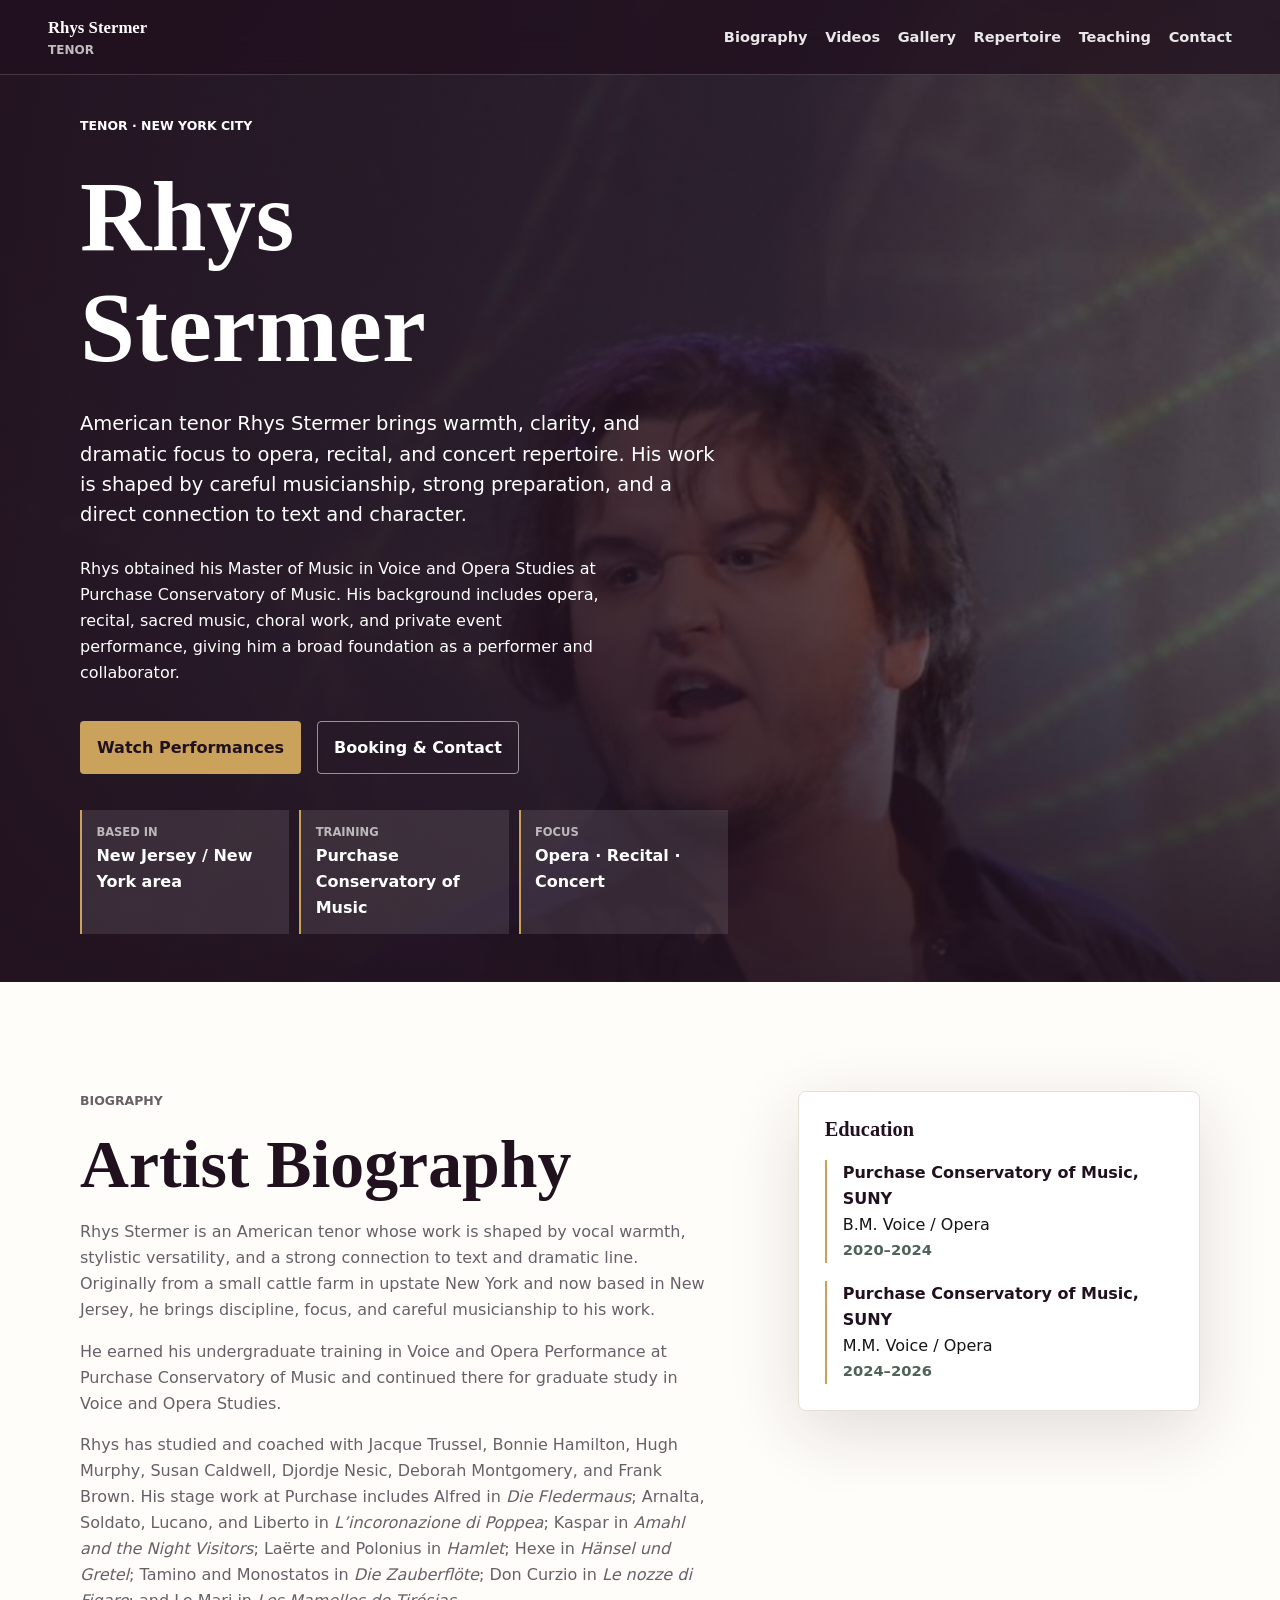
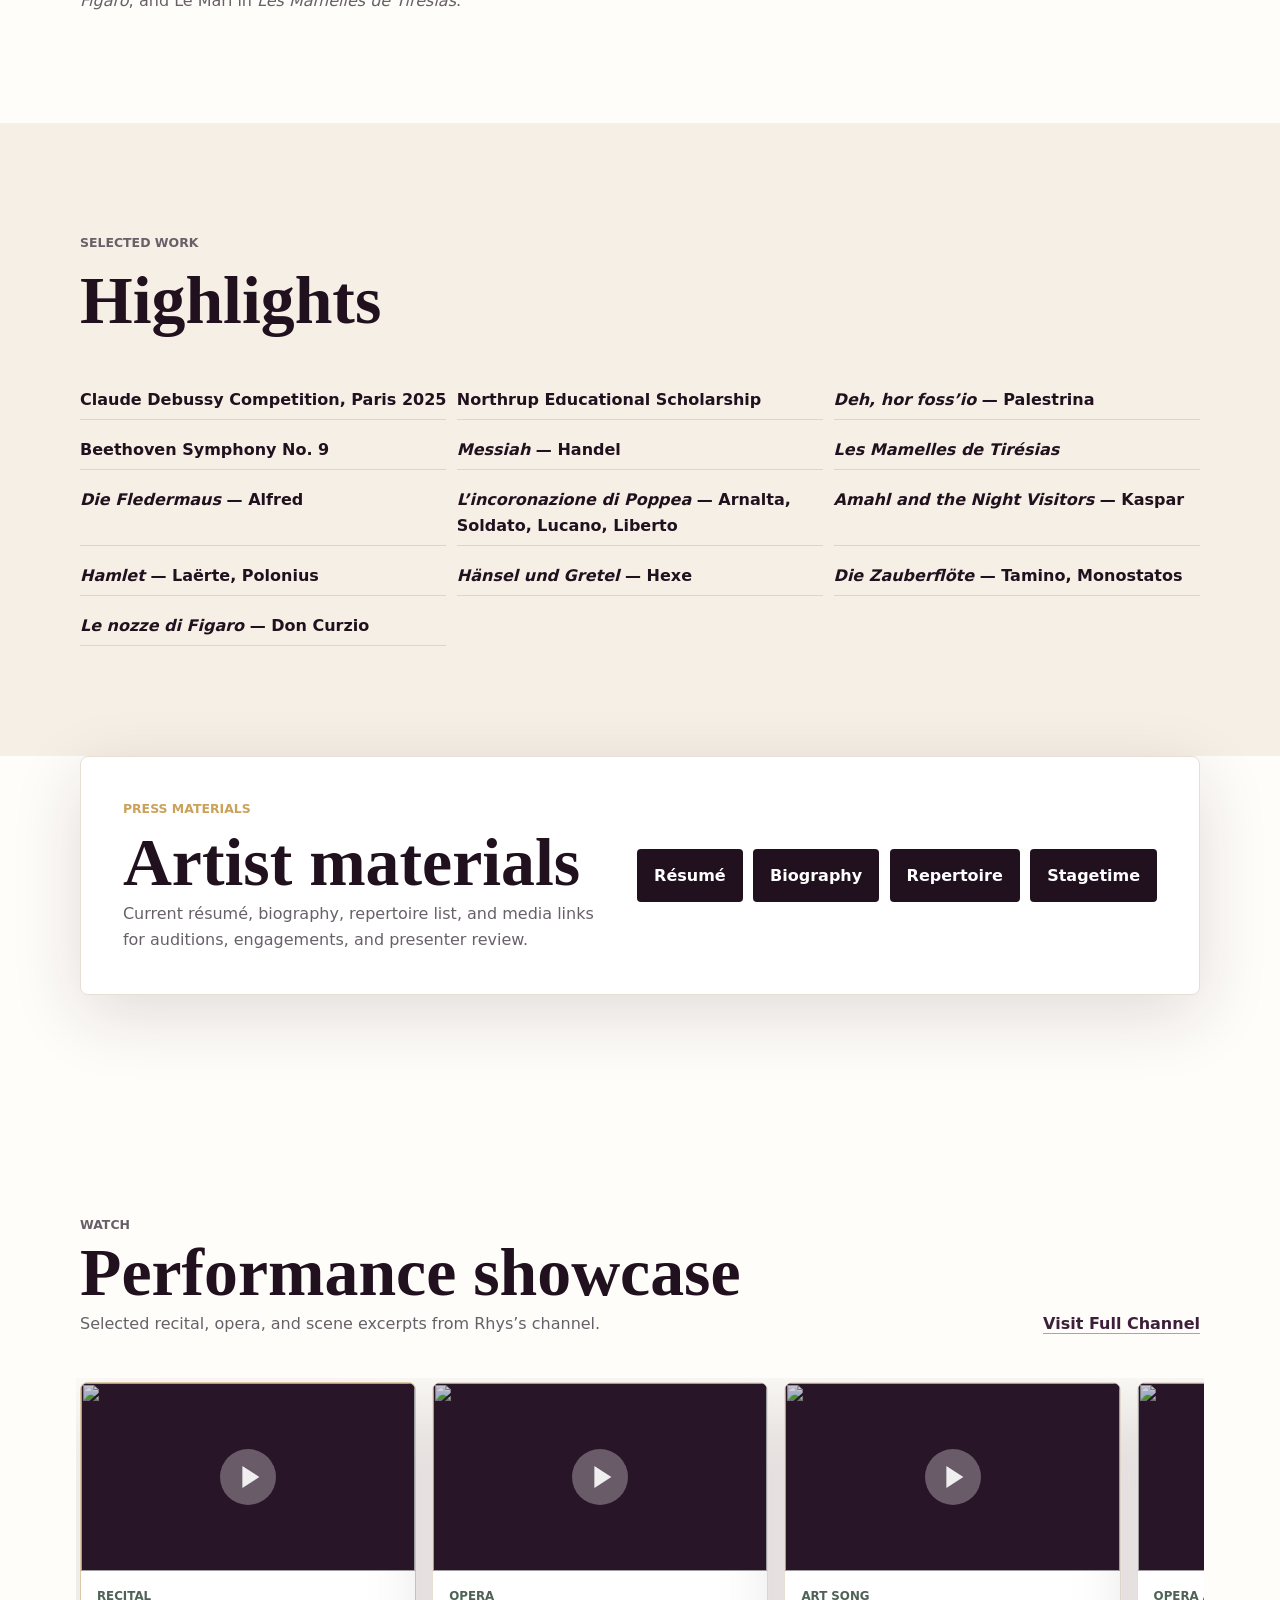
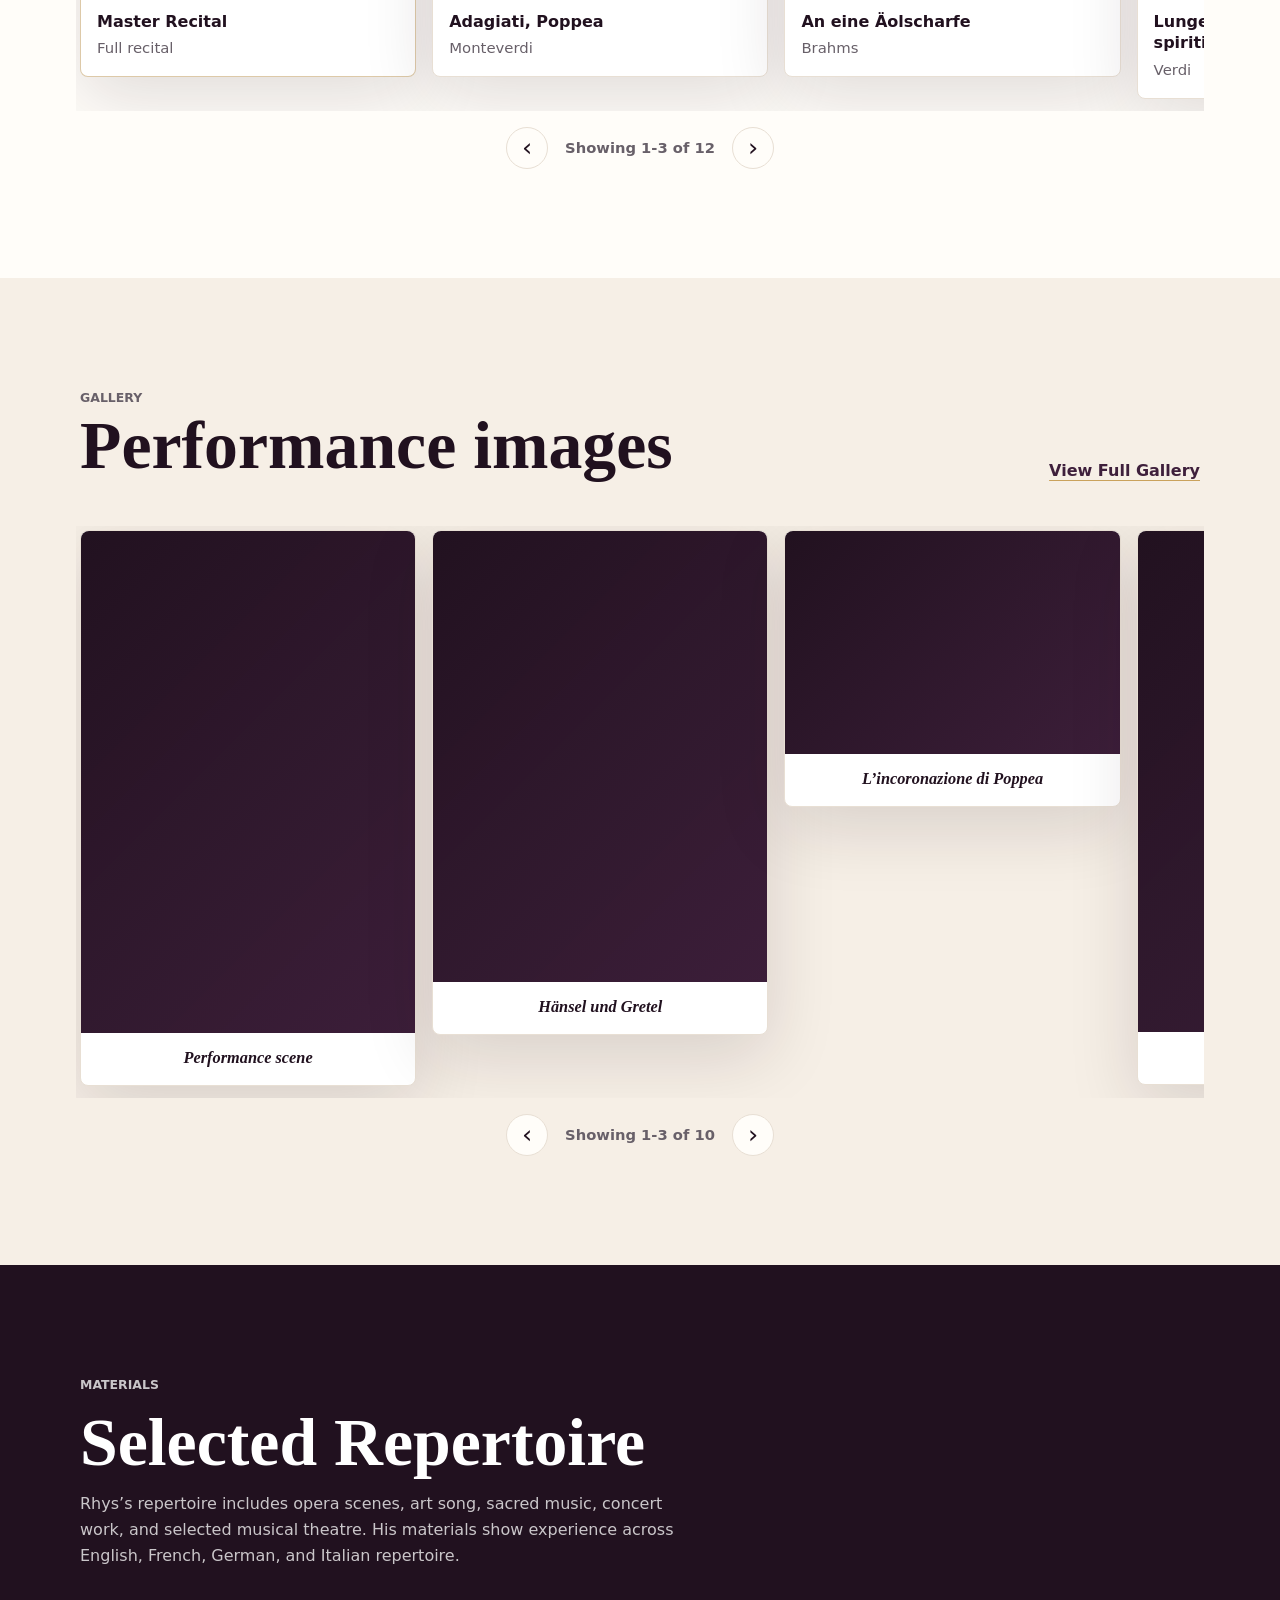
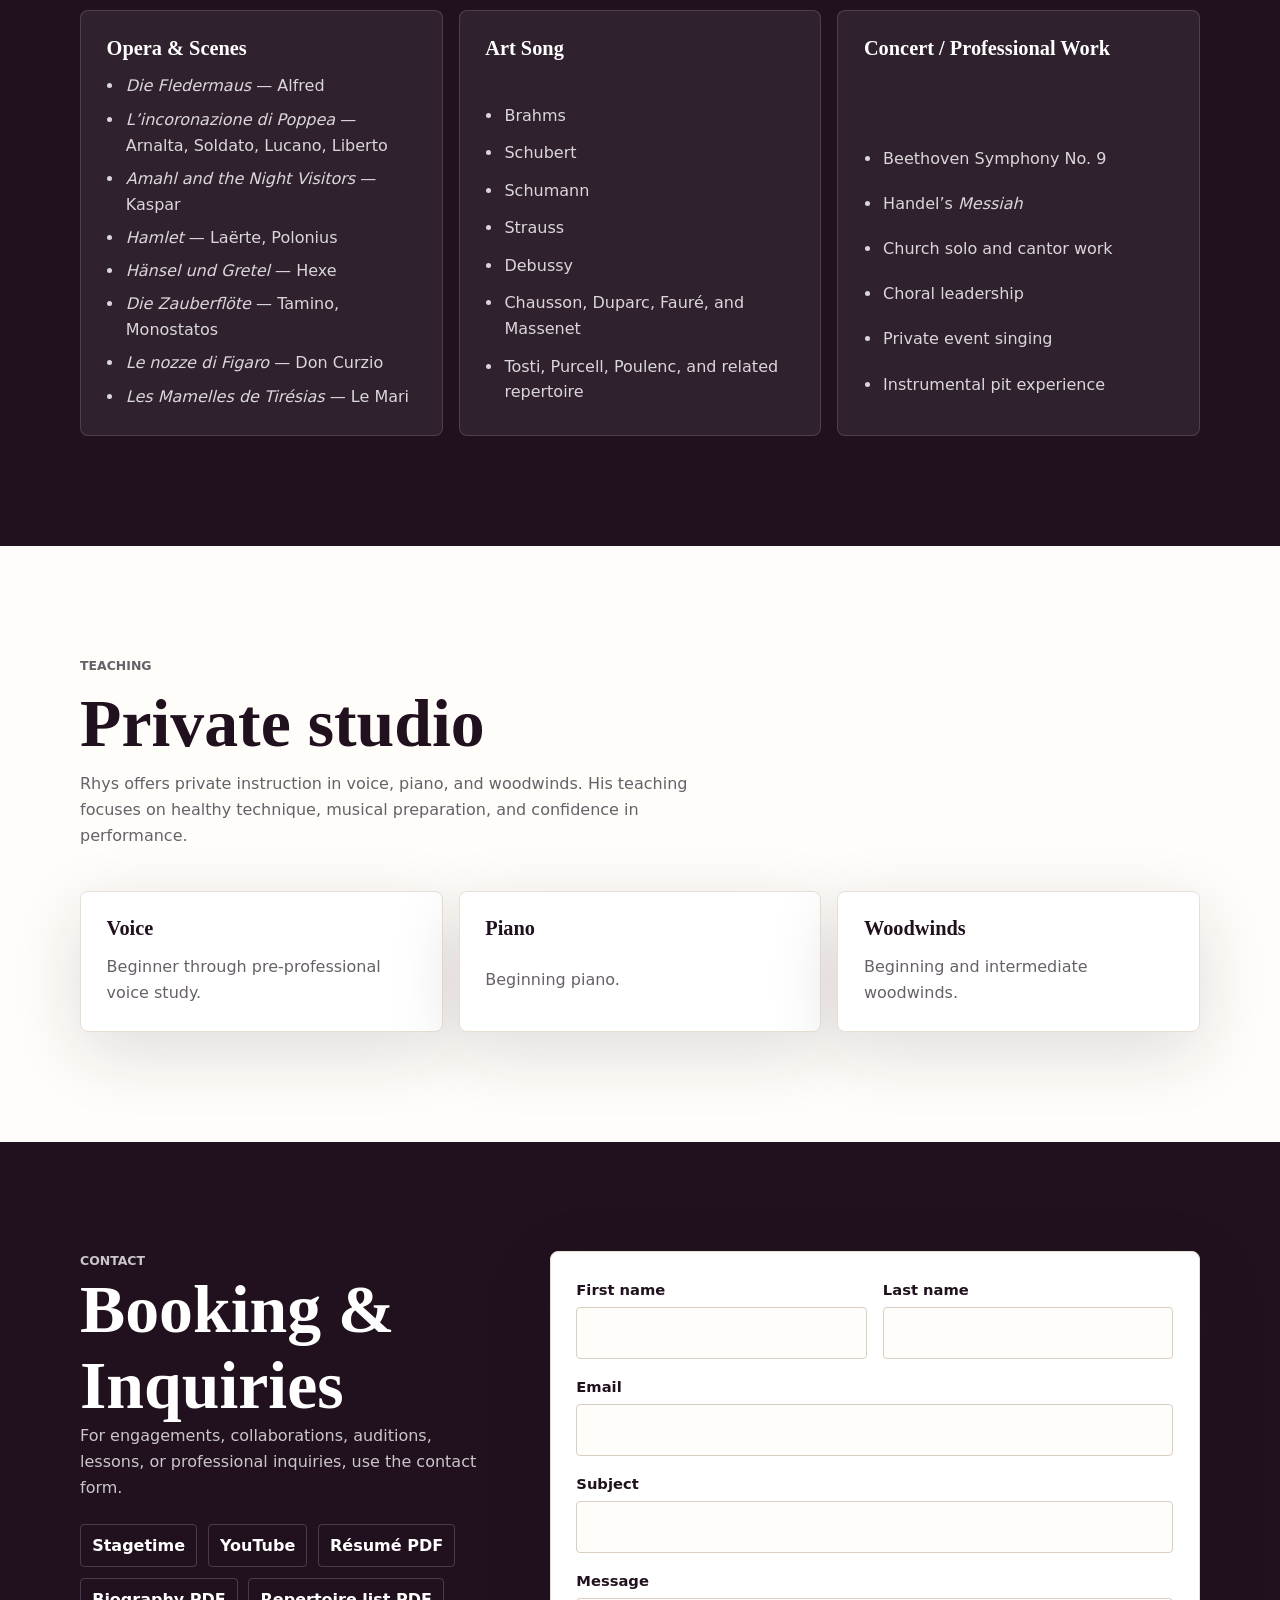
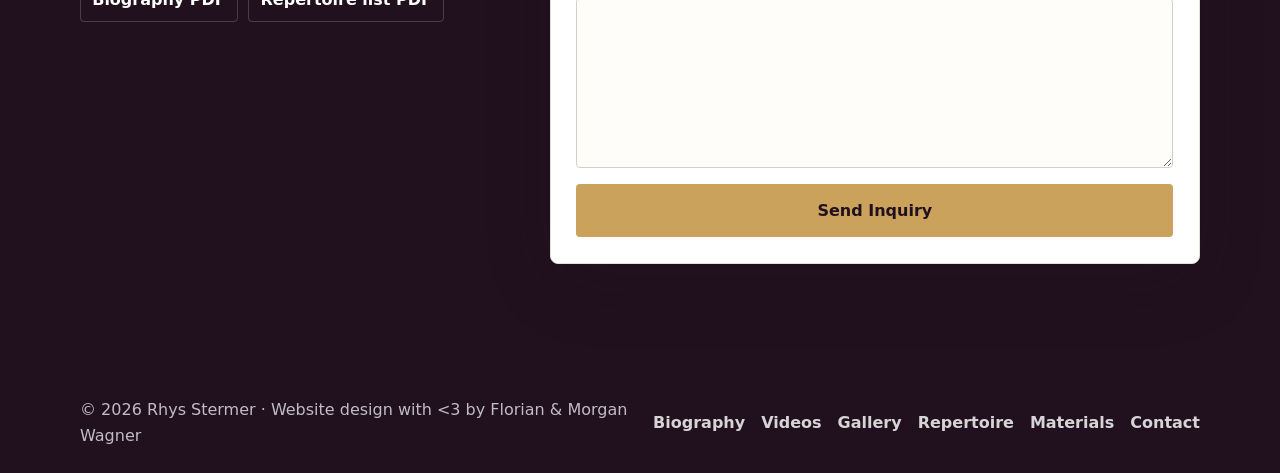
==== index.html @ 255713c3 "Deploy Rhys site with GitHub Pages" ====
<!doctype html>
<html lang="en">
  <head>
    <meta charset="utf-8">
    <meta name="viewport" content="width=device-width, initial-scale=1">
    <meta
      http-equiv="Content-Security-Policy"
      content="default-src 'none'; base-uri 'self'; connect-src 'self' https://formspree.io; font-src 'self' data:; form-action https://formspree.io; frame-ancestors 'none'; frame-src 'none'; img-src 'self' https://i.ytimg.com data:; manifest-src 'self'; media-src 'self'; object-src 'none'; script-src 'self'; script-src-attr 'none'; style-src 'self'; style-src-attr 'none'; worker-src 'none'"
    >
    <meta name="referrer" content="strict-origin-when-cross-origin">
    <meta name="description" content="Rhys Stermer is an American tenor based in the New York and New Jersey area.">
    <meta name="theme-color" content="#21111f">
    <meta property="og:type" content="website">
    <meta property="og:title" content="Rhys Stermer | Tenor">
    <meta property="og:description" content="American tenor based in the New York and New Jersey area.">
    <meta property="og:image" content="assets/images/rhys-primary.jpg">
    <title>Rhys Stermer | Tenor</title>
    <link rel="stylesheet" href="assets/css/styles.css">
    <script src="assets/js/main.js" defer></script>
  </head>
  <body>
    <a class="skip-link" href="#main">Skip to content</a>

    <header class="site-header" data-site-header>
      <a class="brand" href="index.html" aria-label="Rhys Stermer home">
        <span class="brand__name">Rhys Stermer</span>
        <span class="brand__meta">Tenor</span>
      </a>
      <button class="nav-toggle" type="button" aria-label="Open navigation" aria-expanded="false" aria-controls="primary-nav" data-nav-toggle>
        <span></span>
        <span></span>
        <span></span>
      </button>
      <nav class="primary-nav" id="primary-nav" aria-label="Primary navigation" data-primary-nav>
        <a href="#bio">Biography</a>
        <a href="#videos">Videos</a>
        <a href="gallery.html">Gallery</a>
        <a href="#repertoire">Repertoire</a>
        <a href="#teaching">Teaching</a>
        <a href="#contact">Contact</a>
      </nav>
    </header>

    <main id="main">
      <section class="hero" aria-labelledby="hero-title">
        <div class="hero__image" aria-hidden="true">
          <img src="assets/images/rhys-primary.jpg" alt="" width="810" height="1217" fetchpriority="high" decoding="async">
        </div>
        <div class="hero__overlay"></div>
        <div class="hero__content">
          <p class="eyebrow">Tenor · New York City</p>
          <h1 id="hero-title">Rhys Stermer</h1>
          <p class="hero__lead">American tenor Rhys Stermer brings warmth, clarity, and dramatic focus to opera, recital, and concert repertoire. His work is shaped by careful musicianship, strong preparation, and a direct connection to text and character.</p>
          <p class="hero__text">Rhys obtained his Master of Music in Voice and Opera Studies at Purchase Conservatory of Music. His background includes opera, recital, sacred music, choral work, and private event performance, giving him a broad foundation as a performer and collaborator.</p>
          <div class="button-row">
            <a class="button button--primary" href="#videos">Watch Performances</a>
            <a class="button button--secondary" href="#contact">Booking &amp; Contact</a>
          </div>
          <dl class="hero-facts" aria-label="Artist highlights">
            <div>
              <dt>Based in</dt>
              <dd>New Jersey / New York area</dd>
            </div>
            <div>
              <dt>Training</dt>
              <dd>Purchase Conservatory of Music</dd>
            </div>
            <div>
              <dt>Focus</dt>
              <dd>Opera · Recital · Concert</dd>
            </div>
          </dl>
        </div>
      </section>

      <section class="section section--intro" id="bio" aria-labelledby="bio-title">
        <div class="section__inner two-column">
          <div class="copy-block">
            <p class="section-kicker">Biography</p>
            <h2 id="bio-title">Artist Biography</h2>
            <p>Rhys Stermer is an American tenor whose work is shaped by vocal warmth, stylistic versatility, and a strong connection to text and dramatic line. Originally from a small cattle farm in upstate New York and now based in New Jersey, he brings discipline, focus, and careful musicianship to his work.</p>
            <p>He earned his undergraduate training in Voice and Opera Performance at Purchase Conservatory of Music and continued there for graduate study in Voice and Opera Studies.</p>
            <p>Rhys has studied and coached with Jacque Trussel, Bonnie Hamilton, Hugh Murphy, Susan Caldwell, Djordje Nesic, Deborah Montgomery, and Frank Brown. His stage work at Purchase includes Alfred in <i>Die Fledermaus</i>; Arnalta, Soldato, Lucano, and Liberto in <i>L’incoronazione di Poppea</i>; Kaspar in <i>Amahl and the Night Visitors</i>; Laërte and Polonius in <i>Hamlet</i>; Hexe in <i>Hänsel und Gretel</i>; Tamino and Monostatos in <i>Die Zauberflöte</i>; Don Curzio in <i>Le nozze di Figaro</i>; and Le Mari in <i>Les Mamelles de Tirésias</i>.</p>
          </div>
          <aside class="info-panel" aria-labelledby="education-title">
            <h3 id="education-title">Education</h3>
            <div class="timeline">
              <article>
                <p class="timeline__school">Purchase Conservatory of Music, SUNY</p>
                <p>B.M. Voice / Opera</p>
                <time>2020–2024</time>
              </article>
              <article>
                <p class="timeline__school">Purchase Conservatory of Music, SUNY</p>
                <p>M.M. Voice / Opera</p>
                <time>2024–2026</time>
              </article>
            </div>
          </aside>
        </div>
      </section>

      <section class="section section--muted" aria-labelledby="highlights-title">
        <div class="section__inner">
          <div class="section-heading">
            <p class="section-kicker">Selected work</p>
            <h2 id="highlights-title">Highlights</h2>
          </div>
          <ul class="highlight-list">
            <li>Claude Debussy Competition, Paris 2025</li>
            <li>Northrup Educational Scholarship</li>
            <li><i>Deh, hor foss’io</i> — Palestrina</li>
            <li>Beethoven Symphony No. 9</li>
            <li><i>Messiah</i> — Handel</li>
            <li><i>Les Mamelles de Tirésias</i></li>
            <li><i>Die Fledermaus</i> — Alfred</li>
            <li><i>L’incoronazione di Poppea</i> — Arnalta, Soldato, Lucano, Liberto</li>
            <li><i>Amahl and the Night Visitors</i> — Kaspar</li>
            <li><i>Hamlet</i> — Laërte, Polonius</li>
            <li><i>Hänsel und Gretel</i> — Hexe</li>
            <li><i>Die Zauberflöte</i> — Tamino, Monostatos</li>
            <li><i>Le nozze di Figaro</i> — Don Curzio</li>
          </ul>
        </div>
      </section>

      <section class="section section--materials" id="materials" aria-labelledby="materials-title">
        <div class="section__inner materials-panel">
          <div>
            <p class="section-kicker">Press materials</p>
            <h2 id="materials-title">Artist materials</h2>
            <p>Current résumé, biography, repertoire list, and media links for auditions, engagements, and presenter review.</p>
          </div>
          <div class="materials-actions" aria-label="Artist materials">
            <a class="button button--dark" href="assets/docs/Rhys_Stermer_Resume.pdf" target="_blank" rel="noopener noreferrer">Résumé</a>
            <a class="button button--dark" href="assets/docs/Rhys_Stermer_Biography.pdf" target="_blank" rel="noopener noreferrer">Biography</a>
            <a class="button button--dark" href="assets/docs/Rhys_Stermer_Repertoire_List.pdf" target="_blank" rel="noopener noreferrer">Repertoire</a>
            <a class="button button--dark" href="https://app.stagetime.com/artists/rhys-stermer" target="_blank" rel="noopener noreferrer" referrerpolicy="strict-origin-when-cross-origin">Stagetime</a>
          </div>
        </div>
      </section>

      <section class="section" id="videos" aria-labelledby="videos-title">
        <div class="section__inner">
          <div class="section-heading section-heading--split">
            <div>
              <p class="section-kicker">Watch</p>
              <h2 id="videos-title">Performance showcase</h2>
              <p>Selected recital, opera, and scene excerpts from Rhys’s channel.</p>
            </div>
            <a class="text-link" href="https://www.youtube.com/@rhysstermer2002" target="_blank" rel="noopener noreferrer" referrerpolicy="strict-origin-when-cross-origin">Visit Full Channel</a>
          </div>
          <div class="video-carousel media-carousel" data-video-carousel>
          <div class="media-carousel__viewport" data-video-viewport>
          <div class="video-grid" data-video-track aria-live="polite">
            <a class="video-card video-card--featured" data-video-card href="https://youtu.be/Lla-GQKyQ2M" target="_blank" rel="noopener noreferrer" referrerpolicy="strict-origin-when-cross-origin">
              <span class="video-card__thumb">
                <img src="https://i.ytimg.com/vi/Lla-GQKyQ2M/hqdefault.jpg" alt="" width="480" height="360" loading="lazy" decoding="async" referrerpolicy="strict-origin-when-cross-origin">
                <span class="play-icon" aria-hidden="true"></span>
              </span>
              <span class="video-card__body">
                <span class="video-card__label">Recital</span>
                <span class="video-card__title">Master Recital</span>
                <span class="video-card__meta">Full recital</span>
              </span>
            </a>
            <a class="video-card" data-video-card href="https://youtu.be/hAtSSa2rdUs" target="_blank" rel="noopener noreferrer" referrerpolicy="strict-origin-when-cross-origin">
              <span class="video-card__thumb">
                <img src="https://i.ytimg.com/vi/hAtSSa2rdUs/hqdefault.jpg" alt="" width="480" height="360" loading="lazy" decoding="async" referrerpolicy="strict-origin-when-cross-origin">
                <span class="play-icon" aria-hidden="true"></span>
              </span>
              <span class="video-card__body">
                <span class="video-card__label">Opera</span>
                <span class="video-card__title">Adagiati, Poppea</span>
                <span class="video-card__meta">Monteverdi</span>
              </span>
            </a>
            <a class="video-card" data-video-card href="https://youtu.be/FtFy8HYLsZQ" target="_blank" rel="noopener noreferrer" referrerpolicy="strict-origin-when-cross-origin">
              <span class="video-card__thumb">
                <img src="https://i.ytimg.com/vi/FtFy8HYLsZQ/hqdefault.jpg" alt="" width="480" height="360" loading="lazy" decoding="async" referrerpolicy="strict-origin-when-cross-origin">
                <span class="play-icon" aria-hidden="true"></span>
              </span>
              <span class="video-card__body">
                <span class="video-card__label">Art song</span>
                <span class="video-card__title">An eine Äolscharfe</span>
                <span class="video-card__meta">Brahms</span>
              </span>
            </a>
            <a class="video-card" data-video-card href="https://youtu.be/yPmtsYCCafU" target="_blank" rel="noopener noreferrer" referrerpolicy="strict-origin-when-cross-origin">
              <span class="video-card__thumb">
                <img src="https://i.ytimg.com/vi/yPmtsYCCafU/hqdefault.jpg" alt="" width="480" height="360" loading="lazy" decoding="async" referrerpolicy="strict-origin-when-cross-origin">
                <span class="play-icon" aria-hidden="true"></span>
              </span>
              <span class="video-card__body">
                <span class="video-card__label">Opera aria</span>
                <span class="video-card__title">Lunge da lei… Deh miei bollenti spiriti</span>
                <span class="video-card__meta">Verdi</span>
              </span>
            </a>
            <a class="video-card" data-video-card href="https://youtu.be/e-Lz4l-u-iU" target="_blank" rel="noopener noreferrer" referrerpolicy="strict-origin-when-cross-origin">
              <span class="video-card__thumb">
                <img src="https://i.ytimg.com/vi/e-Lz4l-u-iU/hqdefault.jpg" alt="" width="480" height="360" loading="lazy" decoding="async" referrerpolicy="strict-origin-when-cross-origin">
                <span class="play-icon" aria-hidden="true"></span>
              </span>
              <span class="video-card__body">
                <span class="video-card__label">Opera aria</span>
                <span class="video-card__title">Dies Bildnis</span>
                <span class="video-card__meta">Mozart</span>
              </span>
            </a>
            <a class="video-card" data-video-card href="https://youtu.be/95JxTlLOuMg" target="_blank" rel="noopener noreferrer" referrerpolicy="strict-origin-when-cross-origin">
              <span class="video-card__thumb">
                <img src="https://i.ytimg.com/vi/95JxTlLOuMg/hqdefault.jpg" alt="" width="480" height="360" loading="lazy" decoding="async" referrerpolicy="strict-origin-when-cross-origin">
                <span class="play-icon" aria-hidden="true"></span>
              </span>
              <span class="video-card__body">
                <span class="video-card__label">Scene</span>
                <span class="video-card__title">Otello, Act I Love Duet</span>
                <span class="video-card__meta">Verdi</span>
              </span>
            </a>
            <a class="video-card" data-video-card href="https://youtu.be/7vQA0WeR7oc" target="_blank" rel="noopener noreferrer" referrerpolicy="strict-origin-when-cross-origin">
              <span class="video-card__thumb">
                <img src="https://i.ytimg.com/vi/7vQA0WeR7oc/hqdefault.jpg" alt="" width="480" height="360" loading="lazy" decoding="async" referrerpolicy="strict-origin-when-cross-origin">
                <span class="play-icon" aria-hidden="true"></span>
              </span>
              <span class="video-card__body">
                <span class="video-card__label">Opera aria</span>
                <span class="video-card__title">Lunge da lei</span>
                <span class="video-card__meta">La traviata</span>
              </span>
            </a>
            <a class="video-card video-card--featured" data-video-card href="https://youtu.be/xPx4S4aqYNE" target="_blank" rel="noopener noreferrer" referrerpolicy="strict-origin-when-cross-origin">
              <span class="video-card__thumb">
                <img src="https://i.ytimg.com/vi/xPx4S4aqYNE/hqdefault.jpg" alt="" width="480" height="360" loading="lazy" decoding="async" referrerpolicy="strict-origin-when-cross-origin">
                <span class="play-icon" aria-hidden="true"></span>
              </span>
              <span class="video-card__body">
                <span class="video-card__label">Recital</span>
                <span class="video-card__title">Undergraduate Recital</span>
                <span class="video-card__meta">Full recital</span>
              </span>
            </a>
            <a class="video-card" data-video-card href="https://youtu.be/dQmA1Kr4cEY" target="_blank" rel="noopener noreferrer" referrerpolicy="strict-origin-when-cross-origin">
              <span class="video-card__thumb">
                <img src="https://i.ytimg.com/vi/dQmA1Kr4cEY/hqdefault.jpg" alt="" width="480" height="360" loading="lazy" decoding="async" referrerpolicy="strict-origin-when-cross-origin">
                <span class="play-icon" aria-hidden="true"></span>
              </span>
              <span class="video-card__body">
                <span class="video-card__label">Opera aria</span>
                <span class="video-card__title">Il mio tesoro</span>
                <span class="video-card__meta">Mozart</span>
              </span>
            </a>
            <a class="video-card" data-video-card href="https://youtu.be/hiPX6VarYiE" target="_blank" rel="noopener noreferrer" referrerpolicy="strict-origin-when-cross-origin">
              <span class="video-card__thumb">
                <img src="https://i.ytimg.com/vi/hiPX6VarYiE/hqdefault.jpg" alt="" width="480" height="360" loading="lazy" decoding="async" referrerpolicy="strict-origin-when-cross-origin">
                <span class="play-icon" aria-hidden="true"></span>
              </span>
              <span class="video-card__body">
                <span class="video-card__label">Song</span>
                <span class="video-card__title">Dein ist mein ganzes Herz</span>
                <span class="video-card__meta">Lehár</span>
              </span>
            </a>
            <a class="video-card" data-video-card href="https://youtu.be/P6vVZKhTPWc" target="_blank" rel="noopener noreferrer" referrerpolicy="strict-origin-when-cross-origin">
              <span class="video-card__thumb">
                <img src="https://i.ytimg.com/vi/P6vVZKhTPWc/hqdefault.jpg" alt="" width="480" height="360" loading="lazy" decoding="async" referrerpolicy="strict-origin-when-cross-origin">
                <span class="play-icon" aria-hidden="true"></span>
              </span>
              <span class="video-card__body">
                <span class="video-card__label">Opera aria</span>
                <span class="video-card__title">Dies Bildnis</span>
                <span class="video-card__meta">Mozart</span>
              </span>
            </a>
            <a class="video-card" data-video-card href="https://youtu.be/8_9_-K6Q3gw" target="_blank" rel="noopener noreferrer" referrerpolicy="strict-origin-when-cross-origin">
              <span class="video-card__thumb">
                <img src="https://i.ytimg.com/vi/8_9_-K6Q3gw/hqdefault.jpg" alt="" width="480" height="360" loading="lazy" decoding="async" referrerpolicy="strict-origin-when-cross-origin">
                <span class="play-icon" aria-hidden="true"></span>
              </span>
              <span class="video-card__body">
                <span class="video-card__label">Opera aria</span>
                <span class="video-card__title">Quanto è bella</span>
                <span class="video-card__meta">Donizetti</span>
              </span>
            </a>
          </div>
          </div>
          <div class="media-carousel__controls video-carousel__controls" aria-label="Performance video controls">
            <button class="icon-button" type="button" aria-label="Previous videos" data-video-prev>
              <span aria-hidden="true">‹</span>
            </button>
            <span class="media-carousel__status video-carousel__status" data-video-status aria-live="polite"></span>
            <button class="icon-button" type="button" aria-label="Next videos" data-video-next>
              <span aria-hidden="true">›</span>
            </button>
          </div>
          </div>
        </div>
      </section>

      <section class="section section--muted" aria-labelledby="home-gallery-title">
        <div class="section__inner">
          <div class="section-heading section-heading--split">
            <div>
              <p class="section-kicker">Gallery</p>
              <h2 id="home-gallery-title">Performance images</h2>
            </div>
            <a class="text-link" href="gallery.html">View Full Gallery</a>
          </div>
          <div class="image-carousel media-carousel" data-image-carousel>
          <div class="media-carousel__viewport" data-image-viewport>
          <div class="performance-grid" data-image-track aria-live="polite">
            <a class="performance-card" href="gallery.html" aria-label="Open full gallery: Performance scene">
              <span class="performance-card__image">
                <img src="assets/images/gallery-01.jpg" alt="Rhys Stermer in a staged performance with projected scenery." width="810" height="1217" loading="lazy" decoding="async">
              </span>
              <span class="performance-card__caption">Performance scene</span>
            </a>
            <a class="performance-card" href="gallery.html" aria-label="Open full gallery: Hänsel und Gretel">
              <span class="performance-card__image">
                <img src="assets/images/gallery-02.jpg" alt="Rhys Stermer in character makeup and costume." width="757" height="1022" loading="lazy" decoding="async">
              </span>
              <span class="performance-card__caption">Hänsel und Gretel</span>
            </a>
            <a class="performance-card" href="gallery.html" aria-label="Open full gallery: L’incoronazione di Poppea">
              <span class="performance-card__image">
                <img src="assets/images/gallery-03.jpg" alt="Rhys Stermer seated in an opera production." width="1600" height="1067" loading="lazy" decoding="async">
              </span>
              <span class="performance-card__caption">L’incoronazione di Poppea</span>
            </a>
            <a class="performance-card" href="gallery.html" aria-label="Open full gallery: Les Mamelles de Tirésias">
              <span class="performance-card__image">
                <img src="assets/images/gallery-04.jpg" alt="Rhys Stermer performing in a colorful stage scene." width="1067" height="1600" loading="lazy" decoding="async">
              </span>
              <span class="performance-card__caption">Les Mamelles de Tirésias</span>
            </a>
            <a class="performance-card" href="gallery.html" aria-label="Open full gallery: Les Mamelles de Tirésias">
              <span class="performance-card__image">
                <img src="assets/images/gallery-05.jpg" alt="Rhys Stermer performing with another singer." width="1600" height="1067" loading="lazy" decoding="async">
              </span>
              <span class="performance-card__caption">Les Mamelles de Tirésias</span>
            </a>
            <a class="performance-card" href="gallery.html" aria-label="Open full gallery: Les Mamelles de Tirésias">
              <span class="performance-card__image">
                <img src="assets/images/gallery-06.jpg" alt="Rhys Stermer in costume on stage." width="1600" height="1067" loading="lazy" decoding="async">
              </span>
              <span class="performance-card__caption">Les Mamelles de Tirésias</span>
            </a>
            <a class="performance-card" href="gallery.html" aria-label="Open full gallery: Stage work">
              <span class="performance-card__image">
                <img src="assets/images/gallery-07.jpg" alt="Rhys Stermer in a theatrical pose under stage lighting." width="1201" height="1600" loading="lazy" decoding="async">
              </span>
              <span class="performance-card__caption">Stage work</span>
            </a>
            <a class="performance-card" href="gallery.html" aria-label="Open full gallery: Recital performance">
              <span class="performance-card__image">
                <img src="assets/images/gallery-08.jpg" alt="Rhys Stermer with colleagues after a performance." width="654" height="538" loading="lazy" decoding="async">
              </span>
              <span class="performance-card__caption">Recital performance</span>
            </a>
            <a class="performance-card" href="gallery.html" aria-label="Open full gallery: Le nozze di Figaro">
              <span class="performance-card__image">
                <img src="assets/images/gallery-09.jpg" alt="Rhys Stermer in costume backstage." width="1200" height="1600" loading="lazy" decoding="async">
              </span>
              <span class="performance-card__caption">Le nozze di Figaro</span>
            </a>
            <a class="performance-card" href="gallery.html" aria-label="Open full gallery: Performance scene">
              <span class="performance-card__image">
                <img src="assets/images/rhys-primary.jpg" alt="Rhys Stermer in the homepage performance image." width="810" height="1217" loading="lazy" decoding="async">
              </span>
              <span class="performance-card__caption">Performance scene</span>
            </a>
          </div>
          </div>
          <div class="media-carousel__controls image-carousel__controls" aria-label="Performance image controls">
            <button class="icon-button" type="button" aria-label="Previous images" data-image-prev>
              <span aria-hidden="true">‹</span>
            </button>
            <span class="media-carousel__status" data-image-status aria-live="polite"></span>
            <button class="icon-button" type="button" aria-label="Next images" data-image-next>
              <span aria-hidden="true">›</span>
            </button>
          </div>
          </div>
        </div>
      </section>

      <section class="section section--plum" id="repertoire" aria-labelledby="repertoire-title">
        <div class="section__inner">
          <div class="section-heading">
            <p class="section-kicker">Materials</p>
            <h2 id="repertoire-title">Selected Repertoire</h2>
            <p>Rhys’s repertoire includes opera scenes, art song, sacred music, concert work, and selected musical theatre. His materials show experience across English, French, German, and Italian repertoire.</p>
          </div>
          <div class="card-grid">
            <article class="content-card">
              <h3>Opera &amp; Scenes</h3>
              <ul>
                <li><i>Die Fledermaus</i> — Alfred</li>
                <li><i>L’incoronazione di Poppea</i> — Arnalta, Soldato, Lucano, Liberto</li>
                <li><i>Amahl and the Night Visitors</i> — Kaspar</li>
                <li><i>Hamlet</i> — Laërte, Polonius</li>
                <li><i>Hänsel und Gretel</i> — Hexe</li>
                <li><i>Die Zauberflöte</i> — Tamino, Monostatos</li>
                <li><i>Le nozze di Figaro</i> — Don Curzio</li>
                <li><i>Les Mamelles de Tirésias</i> — Le Mari</li>
              </ul>
            </article>
            <article class="content-card">
              <h3>Art Song</h3>
              <ul>
                <li>Brahms</li>
                <li>Schubert</li>
                <li>Schumann</li>
                <li>Strauss</li>
                <li>Debussy</li>
                <li>Chausson, Duparc, Fauré, and Massenet</li>
                <li>Tosti, Purcell, Poulenc, and related repertoire</li>
              </ul>
            </article>
            <article class="content-card">
              <h3>Concert / Professional Work</h3>
              <ul>
                <li>Beethoven Symphony No. 9</li>
                <li>Handel’s <i>Messiah</i></li>
                <li>Church solo and cantor work</li>
                <li>Choral leadership</li>
                <li>Private event singing</li>
                <li>Instrumental pit experience</li>
              </ul>
            </article>
          </div>
        </div>
      </section>

      <section class="section" id="teaching" aria-labelledby="teaching-title">
        <div class="section__inner">
          <div class="section-heading">
            <p class="section-kicker">Teaching</p>
            <h2 id="teaching-title">Private studio</h2>
            <p>Rhys offers private instruction in voice, piano, and woodwinds. His teaching focuses on healthy technique, musical preparation, and confidence in performance.</p>
          </div>
          <div class="card-grid card-grid--teaching">
            <article class="content-card">
              <h3>Voice</h3>
              <p>Beginner through pre-professional voice study.</p>
            </article>
            <article class="content-card">
              <h3>Piano</h3>
              <p>Beginning piano.</p>
            </article>
            <article class="content-card">
              <h3>Woodwinds</h3>
              <p>Beginning and intermediate woodwinds.</p>
            </article>
          </div>
        </div>
      </section>

      <section class="section section--contact" id="contact" aria-labelledby="contact-title">
        <div class="section__inner contact-layout">
          <div>
            <p class="section-kicker">Contact</p>
            <h2 id="contact-title">Booking &amp; Inquiries</h2>
            <p>For engagements, collaborations, auditions, lessons, or professional inquiries, use the contact form.</p>
            <div class="link-list" aria-label="Artist links">
              <a href="https://app.stagetime.com/artists/rhys-stermer" target="_blank" rel="noopener noreferrer" referrerpolicy="strict-origin-when-cross-origin">Stagetime</a>
              <a href="https://www.youtube.com/@rhysstermer2002" target="_blank" rel="noopener noreferrer" referrerpolicy="strict-origin-when-cross-origin">YouTube</a>
              <!-- TODO: Add confirmed Instagram URL. -->
              <a href="assets/docs/Rhys_Stermer_Resume.pdf" target="_blank" rel="noopener noreferrer">Résumé PDF</a>
              <a href="assets/docs/Rhys_Stermer_Biography.pdf" target="_blank" rel="noopener noreferrer">Biography PDF</a>
              <a href="assets/docs/Rhys_Stermer_Repertoire_List.pdf" target="_blank" rel="noopener noreferrer">Repertoire list PDF</a>
            </div>
          </div>
          <form class="contact-form" action="https://formspree.io/f/xojzenyz" method="POST" accept-charset="UTF-8">
            <input type="hidden" name="_subject" value="New inquiry from rhysstermer.com">
            <input type="hidden" name="_language" value="en">
            <label class="form-field form-field--honeypot" for="gotcha">Leave this field empty</label>
            <input class="form-field--honeypot" id="gotcha" type="text" name="_gotcha" tabindex="-1" autocomplete="off" maxlength="80">
            <div class="form-grid">
              <label class="form-field" for="first-name">
                <span>First name</span>
                <input id="first-name" name="first_name" type="text" maxlength="60" autocomplete="given-name" required>
              </label>
              <label class="form-field" for="last-name">
                <span>Last name</span>
                <input id="last-name" name="last_name" type="text" maxlength="60" autocomplete="family-name" required>
              </label>
            </div>
            <label class="form-field" for="email">
              <span>Email</span>
              <input id="email" name="email" type="email" maxlength="120" autocomplete="email" inputmode="email" required>
            </label>
            <label class="form-field" for="subject">
              <span>Subject</span>
              <input id="subject" name="subject" type="text" maxlength="120" required>
            </label>
            <label class="form-field" for="message">
              <span>Message</span>
              <textarea id="message" name="message" rows="6" maxlength="1500" required></textarea>
            </label>
            <button class="button button--primary" type="submit">Send Inquiry</button>
          </form>
        </div>
      </section>
    </main>

    <footer class="site-footer">
      <div class="site-footer__inner">
        <p>© <span data-current-year>2026</span> Rhys Stermer · Website design with &lt;3 by Florian &amp; Morgan Wagner</p>
        <nav aria-label="Footer navigation">
          <a href="#bio">Biography</a>
          <a href="#videos">Videos</a>
          <a href="gallery.html">Gallery</a>
          <a href="#repertoire">Repertoire</a>
          <a href="#materials">Materials</a>
          <a href="#contact">Contact</a>
        </nav>
      </div>
    </footer>
  </body>
</html>
---- assets/css/styles.css ----
:root {
  color-scheme: light;
  --plum-950: #21111f;
  --plum-900: #2b1729;
  --plum-800: #3e1f3b;
  --plum-700: #57304e;
  --gold-600: #b58a42;
  --gold-500: #caa25c;
  --sage-700: #4f6258;
  --ink: #171418;
  --muted: #686069;
  --line: #e8dfd4;
  --paper: #fffdf9;
  --warm: #f6efe6;
  --white: #ffffff;
  --shadow: 0 20px 70px rgba(33, 17, 31, 0.14);
  --serif: Georgia, "Times New Roman", serif;
  --sans: system-ui, -apple-system, BlinkMacSystemFont, "Segoe UI", Arial, sans-serif;
  --header-height: 74px;
  --phi: 1.618;
  --space-1: 0.618rem;
  --space-2: 1rem;
  --space-3: 1.618rem;
  --space-4: 2.618rem;
  --space-5: 4.236rem;
  --space-6: 6.854rem;
  --measure: 61.8ch;
  --layout-max: 70rem;
}

* {
  box-sizing: border-box;
}

html {
  scroll-behavior: smooth;
}

body {
  margin: 0;
  background: var(--paper);
  color: var(--ink);
  font-family: var(--sans);
  font-size: 16px;
  line-height: var(--phi);
  text-rendering: optimizeLegibility;
}

body.nav-open {
  overflow: hidden;
}

img {
  display: block;
  max-width: 100%;
}

[hidden] {
  display: none !important;
}

a {
  color: inherit;
  text-decoration-thickness: 1px;
  text-underline-offset: 0.22em;
}

button,
input,
textarea {
  font: inherit;
}

button {
  cursor: pointer;
}

h1,
h2,
h3 {
  margin: 0;
  color: var(--plum-950);
  font-family: var(--serif);
  font-weight: 700;
  line-height: 1.12;
  letter-spacing: 0;
}

h1 {
  max-width: 11ch;
  font-size: 2.618rem;
}

h2 {
  font-size: 1.618rem;
}

h3 {
  font-size: 1.272rem;
}

p {
  margin: 0;
}

i {
  font-style: italic;
}

.skip-link {
  position: fixed;
  top: 12px;
  left: 12px;
  z-index: 1000;
  transform: translateY(-160%);
  border-radius: 4px;
  background: var(--gold-500);
  color: var(--plum-950);
  padding: 0.75rem 1rem;
  font-weight: 700;
}

.skip-link:focus {
  transform: translateY(0);
}

.site-header {
  position: fixed;
  top: 0;
  left: 0;
  right: 0;
  z-index: 50;
  display: flex;
  min-height: var(--header-height);
  align-items: center;
  justify-content: space-between;
  flex-wrap: wrap;
  gap: 1rem;
  border-bottom: 1px solid rgba(255, 255, 255, 0.16);
  background: rgba(33, 17, 31, 0.76);
  color: var(--white);
  padding: 0.85rem clamp(1rem, 4vw, 3rem);
  backdrop-filter: blur(18px);
}

.has-js .site-header {
  flex-wrap: nowrap;
}

.site-header--solid {
  position: sticky;
  background: var(--plum-950);
}

.brand {
  display: inline-flex;
  min-width: 0;
  flex-direction: column;
  text-decoration: none;
}

.brand__name {
  font-family: var(--serif);
  font-size: 1.05rem;
  font-weight: 700;
}

.brand__meta {
  color: rgba(255, 255, 255, 0.72);
  font-size: 0.75rem;
  font-weight: 600;
  letter-spacing: 0;
  text-transform: uppercase;
}

.nav-toggle {
  position: relative;
  z-index: 60;
  display: inline-grid;
  width: 44px;
  height: 44px;
  place-items: center;
  border: 1px solid rgba(255, 255, 255, 0.28);
  border-radius: 4px;
  background: transparent;
  color: var(--white);
}

.nav-toggle span {
  display: block;
  width: 18px;
  height: 2px;
  background: currentColor;
}

.primary-nav {
  width: 100%;
  display: flex;
  flex-wrap: wrap;
  gap: 0.2rem 0.8rem;
  background: var(--plum-950);
  color: var(--white);
  padding: 0.65rem 1rem;
}

.has-js .primary-nav {
  position: fixed;
  inset: 0;
  display: grid;
  place-content: center;
  gap: 1rem;
  transform: translateX(100%);
  padding: 6rem 2rem 2rem;
  width: auto;
  text-align: center;
  transition: transform 220ms ease;
}

.has-js .primary-nav.is-open {
  transform: translateX(0);
}

.primary-nav a {
  display: inline-flex;
  justify-content: center;
  padding: 0.5rem;
  color: rgba(255, 255, 255, 0.9);
  font-weight: 700;
  text-decoration: none;
}

.primary-nav a:hover,
.primary-nav a:focus-visible,
.primary-nav a[aria-current="page"] {
  color: var(--gold-500);
}

.hero {
  position: relative;
  min-height: min(760px, 88svh);
  overflow: hidden;
  background: var(--plum-950);
  color: var(--white);
}

.hero__image,
.hero__overlay {
  position: absolute;
  inset: 0;
}

.hero__image img {
  width: 100%;
  height: 100%;
  object-fit: cover;
  object-position: center 38%;
  opacity: 0.74;
}

.hero__overlay {
  background:
    linear-gradient(90deg, rgba(33, 17, 31, 0.94) 0%, rgba(33, 17, 31, 0.68) 61.8%, rgba(33, 17, 31, 0.16) 100%),
    linear-gradient(0deg, rgba(33, 17, 31, 0.76) 0%, rgba(33, 17, 31, 0.08) 38.2%);
}

.hero__content {
  position: relative;
  z-index: 2;
  display: grid;
  min-height: min(760px, 88svh);
  align-content: end;
  gap: var(--space-3);
  max-width: 760px;
  padding: calc(var(--header-height) + var(--space-4)) 1rem var(--space-4);
}

.hero h1,
.hero p {
  color: var(--white);
}

.eyebrow,
.section-kicker {
  color: var(--gold-500);
  font-size: 0.78rem;
  font-weight: 800;
  letter-spacing: 0;
  text-transform: uppercase;
}

.hero__lead {
  max-width: var(--measure);
  font-size: 1.12rem;
  line-height: 1.55;
}

.hero__text {
  max-width: 52ch;
  color: rgba(255, 255, 255, 0.84);
}

.button-row {
  display: flex;
  flex-wrap: wrap;
  gap: var(--space-2);
  margin-top: var(--space-1);
}

.button {
  display: inline-flex;
  min-height: 46px;
  align-items: center;
  justify-content: center;
  border: 1px solid transparent;
  border-radius: 4px;
  padding: 0.78rem 1rem;
  font-weight: 800;
  text-decoration: none;
  transition: background 160ms ease, border-color 160ms ease, color 160ms ease, transform 160ms ease;
}

.button:hover,
.button:focus-visible {
  transform: translateY(-1px);
}

.button--primary {
  background: var(--gold-500);
  color: var(--plum-950);
}

.button--secondary {
  border-color: rgba(255, 255, 255, 0.52);
  color: var(--white);
}

.hero-facts {
  display: grid;
  grid-template-columns: 1fr;
  gap: var(--space-1);
  margin: var(--space-1) 0 0;
}

.hero-facts div {
  border-left: 2px solid var(--gold-500);
  background: rgba(255, 255, 255, 0.1);
  padding: 0.8rem 0.9rem;
}

.hero-facts dt {
  color: rgba(255, 255, 255, 0.66);
  font-size: 0.72rem;
  font-weight: 800;
  letter-spacing: 0;
  text-transform: uppercase;
}

.hero-facts dd {
  margin: 0.12rem 0 0;
  color: var(--white);
  font-weight: 700;
}

.section {
  padding: var(--space-5) 0;
}

.section__inner {
  width: min(var(--layout-max), calc(100% - var(--space-4)));
  margin: 0 auto;
}

.section--intro {
  background: var(--paper);
}

.section--muted {
  background: var(--warm);
}

.section--plum,
.section--contact {
  background: var(--plum-950);
  color: rgba(255, 255, 255, 0.82);
}

.section--plum h2,
.section--plum h3,
.section--contact h2,
.section--contact h3 {
  color: var(--white);
}

.two-column {
  display: grid;
  gap: var(--space-4);
}

.copy-block {
  display: grid;
  gap: var(--space-2);
}

.copy-block p,
.section-heading p,
.content-card p,
.contact-layout p {
  max-width: var(--measure);
  color: var(--muted);
}

.section--plum .section-heading p,
.section--plum .content-card p,
.section--contact p {
  color: rgba(255, 255, 255, 0.76);
}

.section-heading {
  display: grid;
  gap: var(--space-1);
  margin-bottom: var(--space-4);
}

.section-heading--split {
  align-items: end;
}

.info-panel,
.content-card,
.contact-form {
  border: 1px solid var(--line);
  border-radius: 8px;
  background: var(--white);
  box-shadow: var(--shadow);
}

.info-panel {
  align-self: start;
  padding: 1.25rem;
}

.section--materials {
  background: var(--paper);
  padding-top: 0;
}

.materials-panel {
  display: grid;
  gap: var(--space-3);
  border: 1px solid var(--line);
  border-radius: 8px;
  background: var(--white);
  padding: var(--space-3);
  box-shadow: var(--shadow);
}

.materials-panel h2 {
  margin-top: 0.35rem;
}

.materials-panel p:not(.section-kicker) {
  max-width: 650px;
  color: var(--muted);
}

.materials-actions {
  display: flex;
  flex-wrap: wrap;
  gap: 0.65rem;
}

.button--dark {
  border-color: rgba(33, 17, 31, 0.18);
  background: var(--plum-950);
  color: var(--white);
}

.timeline {
  display: grid;
  gap: 1.1rem;
  margin-top: 1.2rem;
}

.timeline article {
  border-left: 2px solid var(--gold-500);
  padding-left: 1rem;
}

.timeline__school {
  color: var(--plum-950);
  font-weight: 800;
}

.timeline time {
  color: var(--sage-700);
  font-size: 0.92rem;
  font-weight: 800;
}

.highlight-list {
  display: grid;
  gap: 0.65rem;
  grid-template-columns: 1fr;
  margin: 0;
  padding: 0;
  list-style: none;
}

.highlight-list li {
  border-bottom: 1px solid rgba(62, 31, 59, 0.13);
  padding: 0.4rem 0;
  color: var(--plum-950);
  font-weight: 650;
}

.text-link {
  color: var(--plum-800);
  font-weight: 800;
  text-decoration-color: var(--gold-500);
}

.section--plum .text-link,
.section--contact .text-link {
  color: var(--gold-500);
}

.video-grid,
.card-grid {
  display: grid;
  gap: 1rem;
}

.video-carousel {
  display: grid;
  gap: 1rem;
}

.gallery-carousel {
  display: grid;
  gap: 1rem;
}

.media-carousel {
  display: grid;
  gap: var(--space-2);
}

.media-carousel__viewport {
  margin-inline: -0.25rem;
  overflow-x: auto;
  overflow-y: hidden;
  padding: 0.25rem 0.25rem 0.75rem;
  scroll-behavior: smooth;
  scroll-padding-inline: 0.25rem;
  scroll-snap-type: x mandatory;
  scrollbar-width: none;
}

.media-carousel__viewport::-webkit-scrollbar {
  display: none;
}

.media-carousel__controls {
  display: none;
}

.has-js .media-carousel__controls {
  display: flex;
  align-items: center;
  justify-content: center;
  gap: 1rem;
}

.media-carousel__status {
  min-width: 9.5rem;
  color: var(--muted);
  font-size: 0.92rem;
  font-weight: 800;
  text-align: center;
}

.has-js .video-grid,
.has-js .performance-grid {
  display: flex;
  gap: var(--space-2);
  align-items: flex-start;
}

.video-card {
  display: grid;
  overflow: hidden;
  border: 1px solid var(--line);
  border-radius: 8px;
  background: var(--white);
  color: var(--ink);
  text-decoration: none;
  box-shadow: var(--shadow);
}

.video-card--featured {
  border-color: rgba(181, 138, 66, 0.46);
}

.video-card__thumb {
  position: relative;
  display: block;
  aspect-ratio: 16 / 9;
  overflow: hidden;
  background-color: var(--plum-900);
  background-position: center;
  background-size: cover;
}

.video-card__thumb img {
  width: 100%;
  height: 100%;
  object-fit: cover;
}

.video-card__thumb::after {
  position: absolute;
  inset: 0;
  content: "";
  background: rgba(33, 17, 31, 0.2);
}

.play-icon {
  position: absolute;
  top: 50%;
  left: 50%;
  z-index: 2;
  width: 56px;
  height: 56px;
  transform: translate(-50%, -50%);
  border-radius: 999px;
  background: rgba(255, 255, 255, 0.3);
}

.play-icon::before {
  position: absolute;
  top: 50%;
  left: 53%;
  width: 0;
  height: 0;
  transform: translate(-45%, -50%);
  border-top: 11px solid transparent;
  border-bottom: 11px solid transparent;
  border-left: 17px solid rgba(255, 255, 255, 0.9);
  content: "";
}

.video-card__body {
  display: grid;
  gap: 0.25rem;
  padding: 1rem;
}

.video-card__label {
  color: var(--sage-700);
  font-size: 0.74rem;
  font-weight: 800;
  text-transform: uppercase;
}

.video-card__title {
  color: var(--plum-950);
  font-weight: 800;
  line-height: 1.35;
}

.video-card__meta {
  color: var(--muted);
  font-size: 0.93rem;
}

.performance-grid {
  display: grid;
  gap: var(--space-3);
  align-items: start;
}

.performance-card,
.gallery-card {
  margin: 0;
  border-radius: 8px;
  background: var(--white);
}

.performance-card,
.gallery-card {
  border: 1px solid var(--line);
  box-shadow: var(--shadow);
}

.performance-card {
  color: var(--ink);
  text-decoration: none;
}

.performance-card__image {
  display: grid;
  place-items: center;
  background:
    linear-gradient(135deg, rgba(33, 17, 31, 0.96), rgba(62, 31, 59, 0.9)),
    var(--plum-900);
  border-radius: 8px 8px 0 0;
  overflow: hidden;
}

.performance-card img {
  width: 100%;
  height: auto;
  object-fit: cover;
}

.has-js .video-card,
.has-js .performance-card {
  flex: 0 0 calc((100% - (var(--space-2) * 2)) / 3.236);
  scroll-snap-align: start;
}

.has-js .performance-card {
  display: grid;
  align-self: start;
}

.performance-card figcaption,
.performance-card__caption,
.gallery-card figcaption {
  display: block;
  padding: 0.85rem 1rem 1rem;
  color: var(--plum-950);
  font-family: var(--serif);
  font-size: 1.02rem;
  font-style: italic;
  font-weight: 700;
  line-height: 1.35;
  text-align: center;
}

.icon-button {
  display: inline-grid;
  width: 42px;
  height: 42px;
  place-items: center;
  border: 1px solid var(--line);
  border-radius: 999px;
  background: var(--paper);
  color: var(--plum-950);
  font-size: 1.6rem;
  line-height: 1;
}

.card-grid {
  grid-template-columns: 1fr;
}

.content-card {
  display: grid;
  gap: 0.85rem;
  padding: 1.2rem;
}

.section--plum .content-card {
  border-color: rgba(255, 255, 255, 0.14);
  background: rgba(255, 255, 255, 0.07);
  box-shadow: none;
}

.content-card ul {
  display: grid;
  gap: 0.46rem;
  margin: 0;
  padding-left: 1.1rem;
}

.content-card li {
  padding-left: 0.1rem;
}

.contact-layout {
  display: grid;
  gap: var(--space-4);
}

.link-list {
  display: flex;
  flex-wrap: wrap;
  gap: 0.65rem;
  margin-top: 1.4rem;
}

.link-list a {
  border: 1px solid rgba(255, 255, 255, 0.18);
  border-radius: 4px;
  padding: 0.5rem 0.7rem;
  color: var(--white);
  font-weight: 800;
  text-decoration: none;
}

.link-list a:hover,
.link-list a:focus-visible {
  border-color: var(--gold-500);
  color: var(--gold-500);
}

.contact-form {
  display: grid;
  gap: 1rem;
  padding: 1.2rem;
  color: var(--ink);
}

.form-grid {
  display: grid;
  gap: 1rem;
}

.form-field {
  display: grid;
  gap: 0.35rem;
  color: var(--plum-950);
  font-size: 0.92rem;
  font-weight: 800;
}

.form-field input,
.form-field textarea {
  width: 100%;
  border: 1px solid #d9cec2;
  border-radius: 4px;
  background: var(--paper);
  color: var(--ink);
  padding: 0.8rem;
}

.form-field textarea {
  resize: vertical;
}

.form-field--honeypot {
  position: absolute;
  width: 1px;
  height: 1px;
  overflow: hidden;
  clip: rect(0 0 0 0);
  clip-path: inset(50%);
  white-space: nowrap;
}

.page-hero {
  background: var(--plum-950);
  color: rgba(255, 255, 255, 0.82);
  padding: calc(var(--header-height) + 4rem) 0 4rem;
}

.page-hero h1 {
  color: var(--white);
}

.page-hero p:not(.section-kicker) {
  max-width: var(--measure);
}

.gallery-section {
  background: var(--paper);
}

.gallery-grid {
  column-count: 1;
  column-gap: var(--space-2);
}

.gallery-card {
  display: grid;
  break-inside: avoid;
  overflow: hidden;
  margin-bottom: var(--space-2);
}

.gallery-grid img {
  width: 100%;
  height: auto;
  background:
    linear-gradient(135deg, rgba(33, 17, 31, 0.96), rgba(62, 31, 59, 0.9)),
    var(--plum-900);
}

.site-footer {
  background: var(--plum-950);
  color: rgba(255, 255, 255, 0.72);
  padding: 1.5rem 0;
}

.site-footer__inner {
  display: grid;
  width: min(var(--layout-max), calc(100% - 2rem));
  margin: 0 auto;
  gap: 1rem;
}

.site-footer nav {
  display: flex;
  flex-wrap: wrap;
  gap: 0.8rem 1rem;
}

.site-footer a {
  color: rgba(255, 255, 255, 0.82);
  font-weight: 700;
  text-decoration: none;
}

.site-footer a:hover,
.site-footer a:focus-visible {
  color: var(--gold-500);
}

:focus-visible {
  outline: 3px solid rgba(202, 162, 92, 0.75);
  outline-offset: 3px;
}

@media (min-width: 640px) {
  h1 {
    font-size: 4.236rem;
  }

  h2 {
    font-size: 2.618rem;
  }

  .hero__content {
    padding-right: 2rem;
    padding-bottom: 3rem;
    padding-left: 2rem;
  }

  .hero__lead {
    font-size: 1.22rem;
  }

  .section {
    padding: var(--space-6) 0;
  }

  .section--materials {
    padding-top: 0;
  }

  .info-panel,
  .materials-panel,
  .content-card,
  .contact-form {
    padding: 1.6rem;
  }

  .hero-facts,
  .highlight-list,
  .performance-grid,
  .form-grid {
    grid-template-columns: repeat(2, minmax(0, 1fr));
  }

  .gallery-grid {
    column-count: 2;
    column-gap: var(--space-3);
  }
}

@media (max-width: 520px) {
  .video-card__body {
    padding: 0.7rem;
  }

  .video-card__label {
    font-size: 0.62rem;
  }

  .video-card__title {
    font-size: 0.82rem;
  }

  .video-card__meta {
    font-size: 0.76rem;
  }

  .performance-card figcaption,
  .performance-card__caption,
  .gallery-card figcaption {
    padding: 0.65rem 0.5rem 0.75rem;
    font-size: 0.82rem;
  }
}

@media (min-width: 860px) {
  h1 {
    font-size: 6.18rem;
  }

  h2 {
    font-size: 4.236rem;
  }

  .nav-toggle {
    display: none;
  }

  .primary-nav,
  .has-js .primary-nav {
    position: static;
    display: flex;
    transform: none;
    align-items: center;
    justify-content: flex-end;
    gap: 1.1rem;
    background: transparent;
    padding: 0;
    text-align: left;
    transition: none;
  }

  .primary-nav a {
    padding: 0;
    font-size: 0.91rem;
  }

  .hero-facts {
    grid-template-columns: repeat(3, minmax(0, 1fr));
  }

  .two-column {
    grid-template-columns: minmax(0, 1.618fr) minmax(300px, 1fr);
    gap: var(--space-5);
  }

  .materials-panel {
    grid-template-columns: minmax(0, 1.618fr) auto;
    align-items: center;
    padding: var(--space-4);
  }

  .section-heading--split {
    grid-template-columns: minmax(0, 1.618fr) auto;
  }

  .highlight-list {
    grid-template-columns: repeat(3, minmax(0, 1fr));
  }

  .performance-grid,
  .card-grid,
  .card-grid--teaching {
    grid-template-columns: repeat(3, minmax(0, 1fr));
  }

  .video-grid {
    grid-template-columns: repeat(3, minmax(0, 1fr));
  }

  .contact-layout {
    grid-template-columns: minmax(0, 1fr) minmax(420px, 1.618fr);
    gap: var(--space-5);
    align-items: start;
  }

  .site-footer__inner {
    grid-template-columns: 1fr auto;
    align-items: center;
  }
}

@media (min-width: 1120px) {
  .hero__content {
    padding-left: max(5rem, calc((100vw - 1120px) / 2));
  }

  .gallery-grid {
    column-count: 3;
  }
}

@media (prefers-reduced-motion: reduce) {
  *,
  *::before,
  *::after {
    scroll-behavior: auto !important;
    transition-duration: 0.001ms !important;
    animation-duration: 0.001ms !important;
    animation-iteration-count: 1 !important;
  }
}
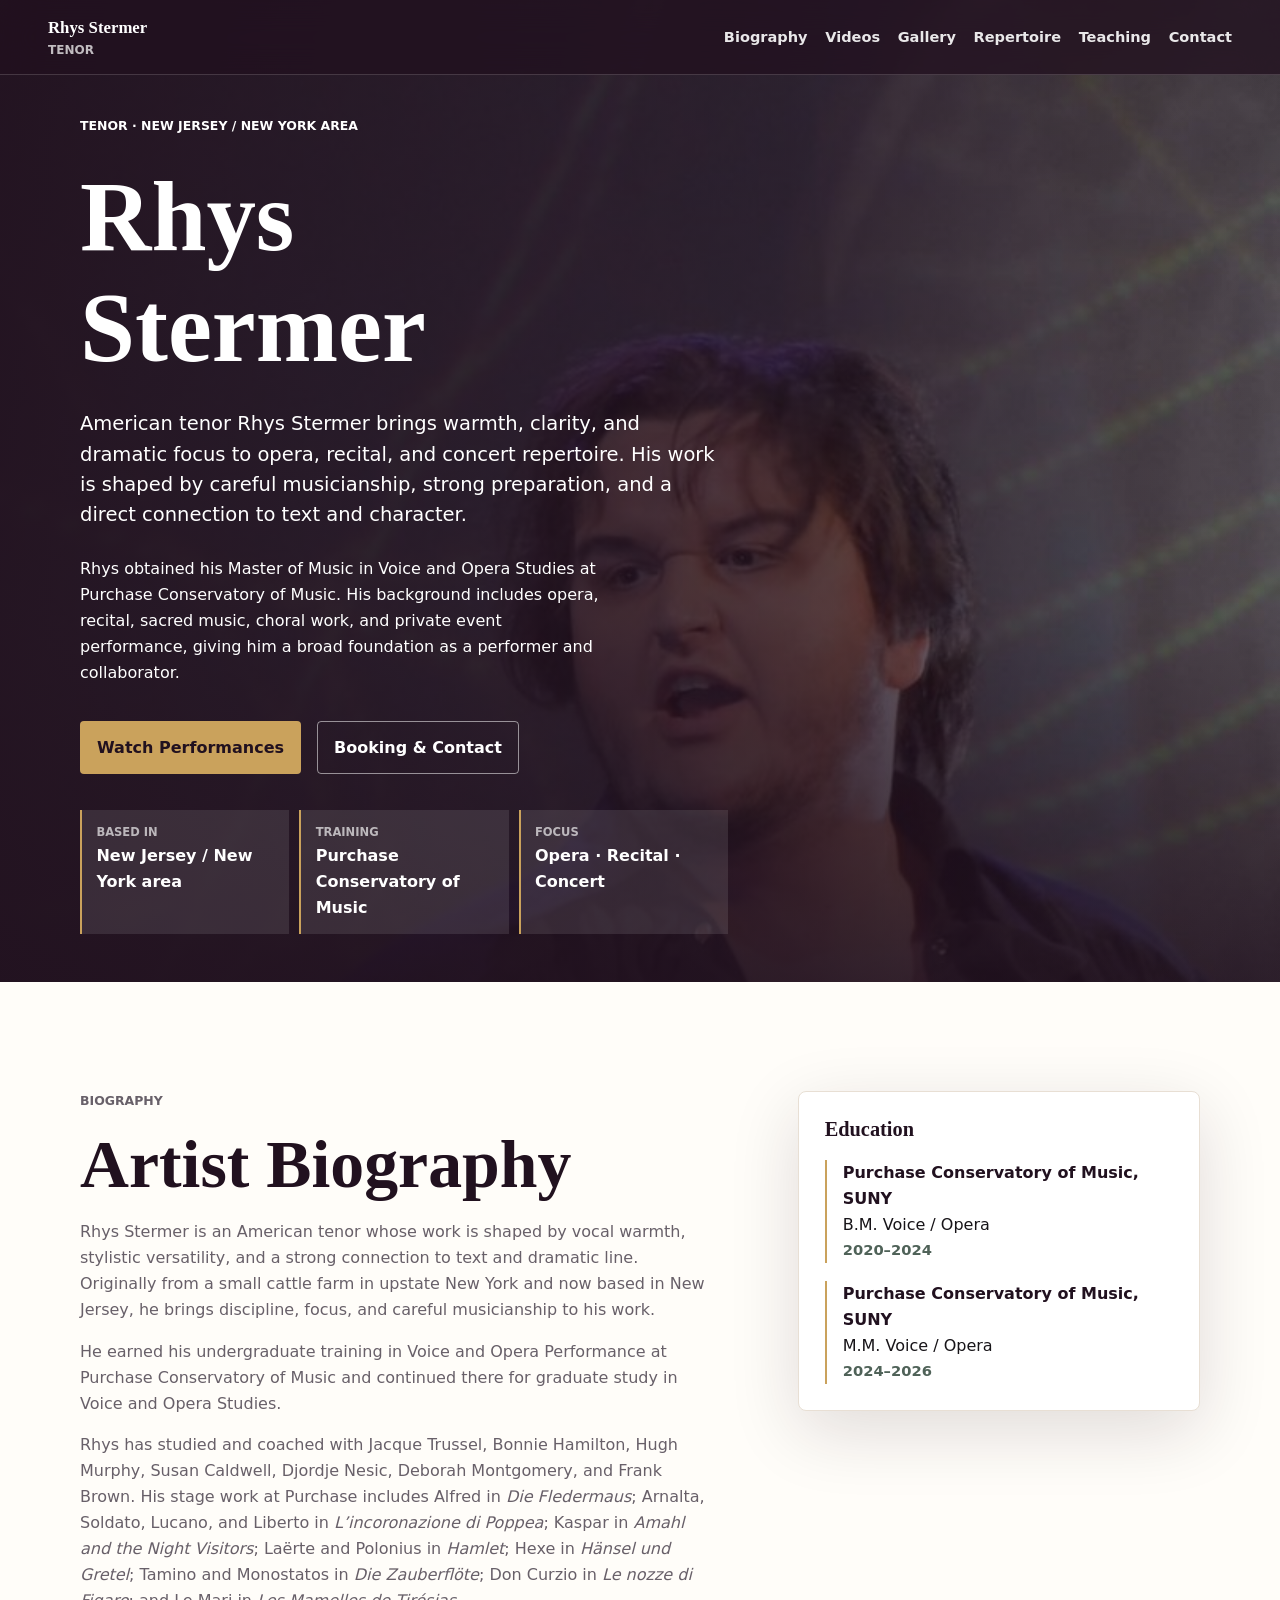
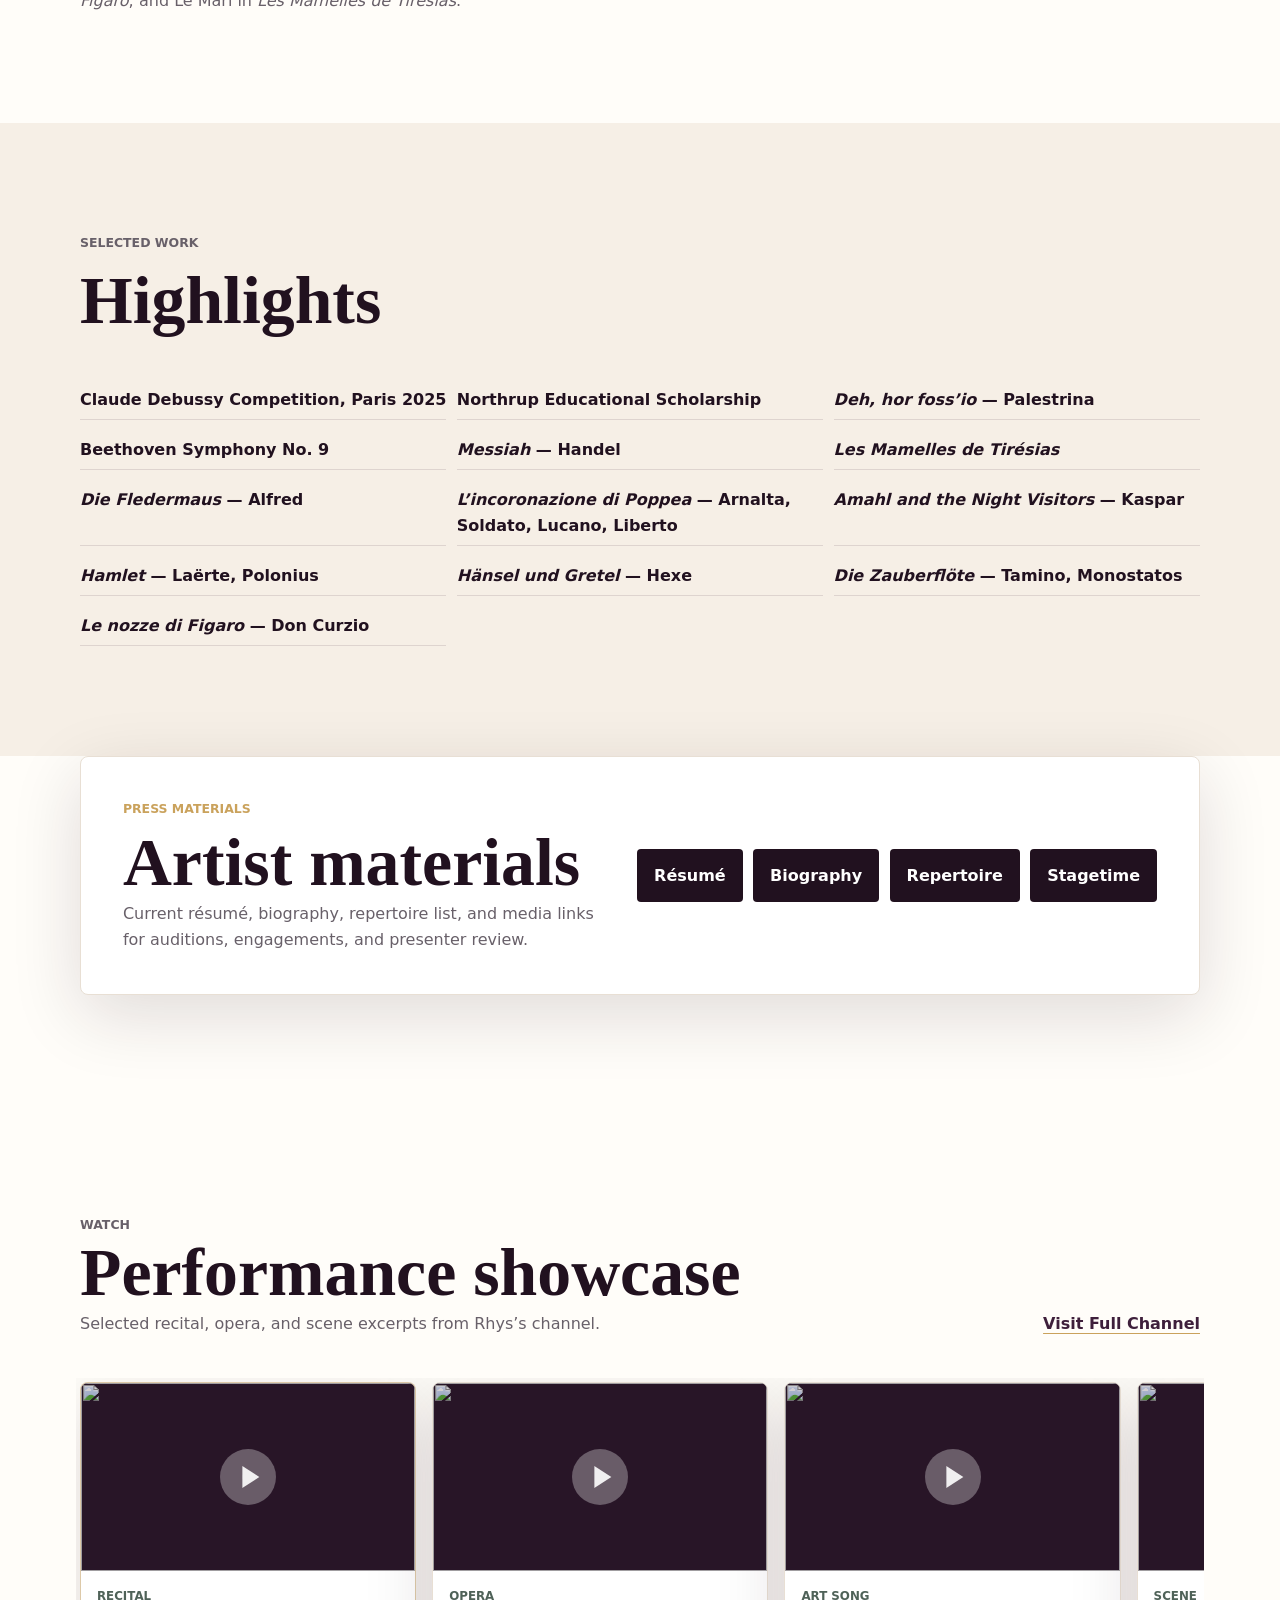
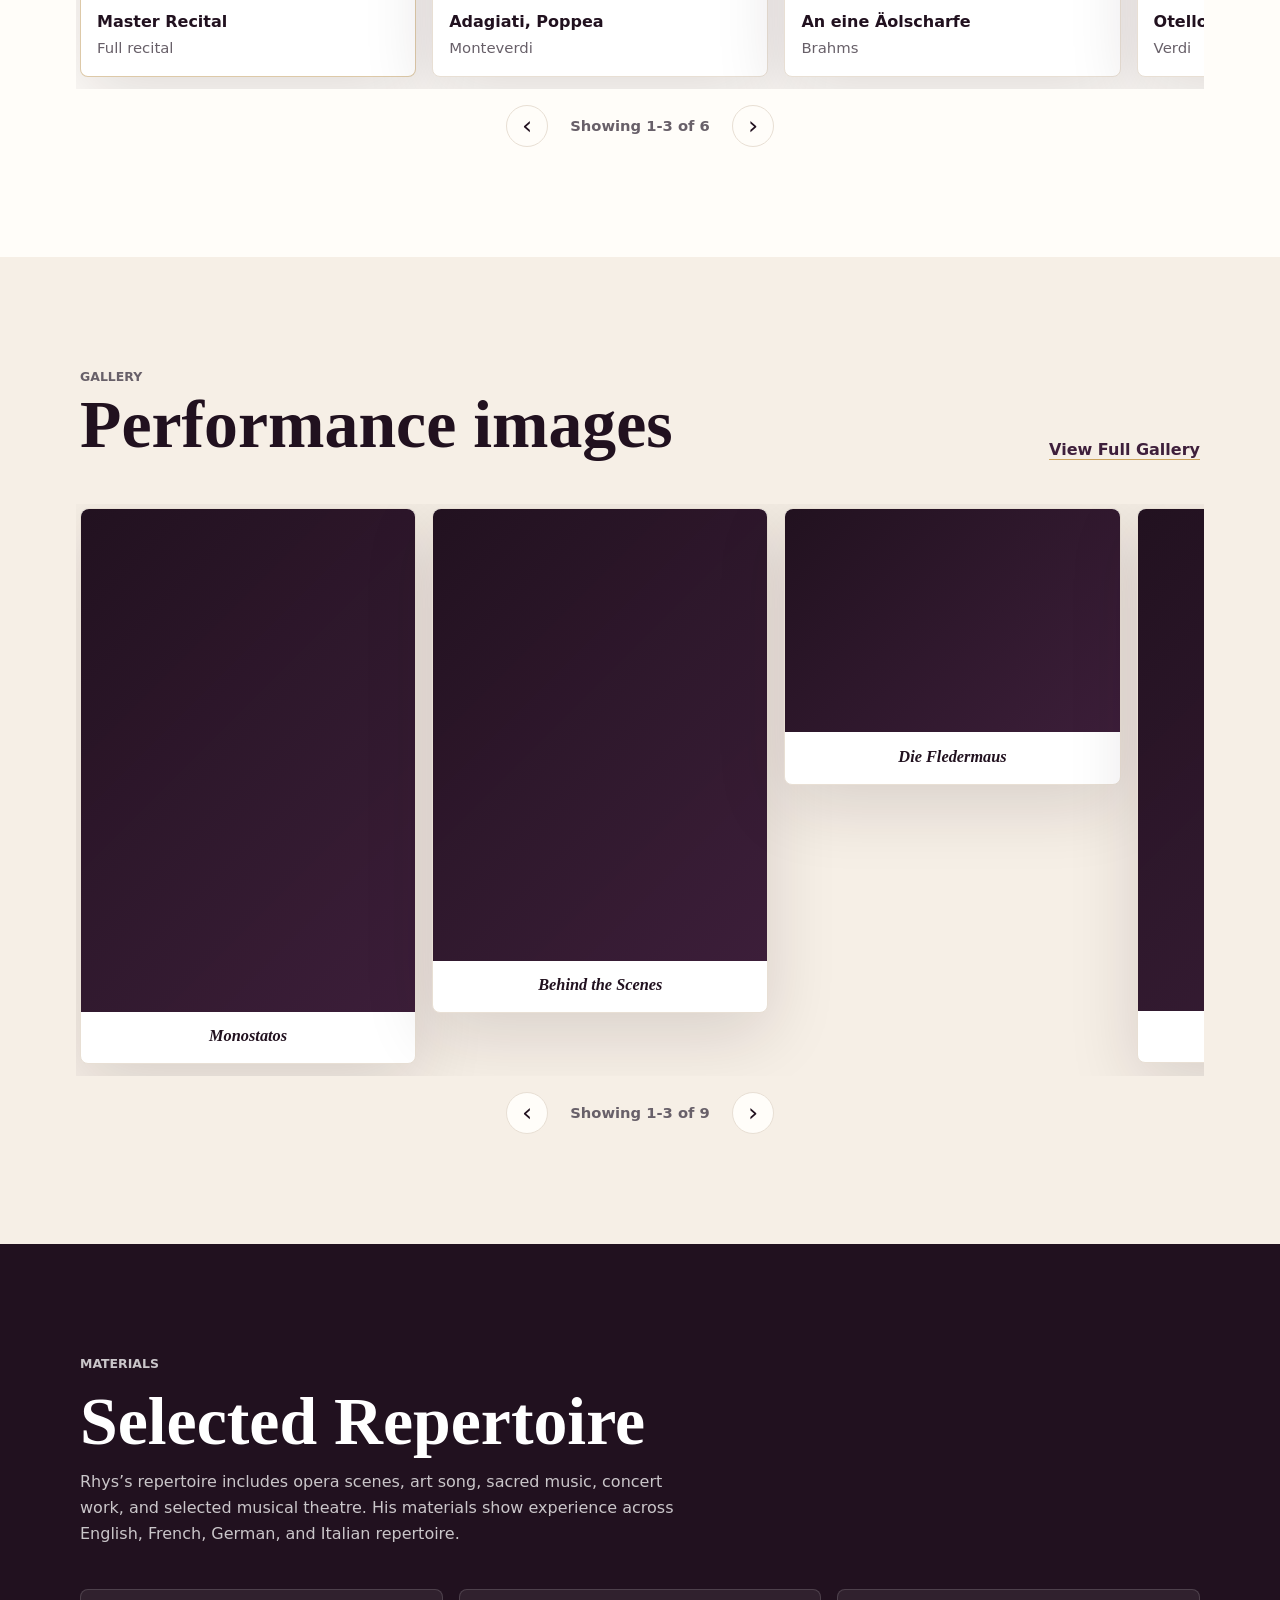
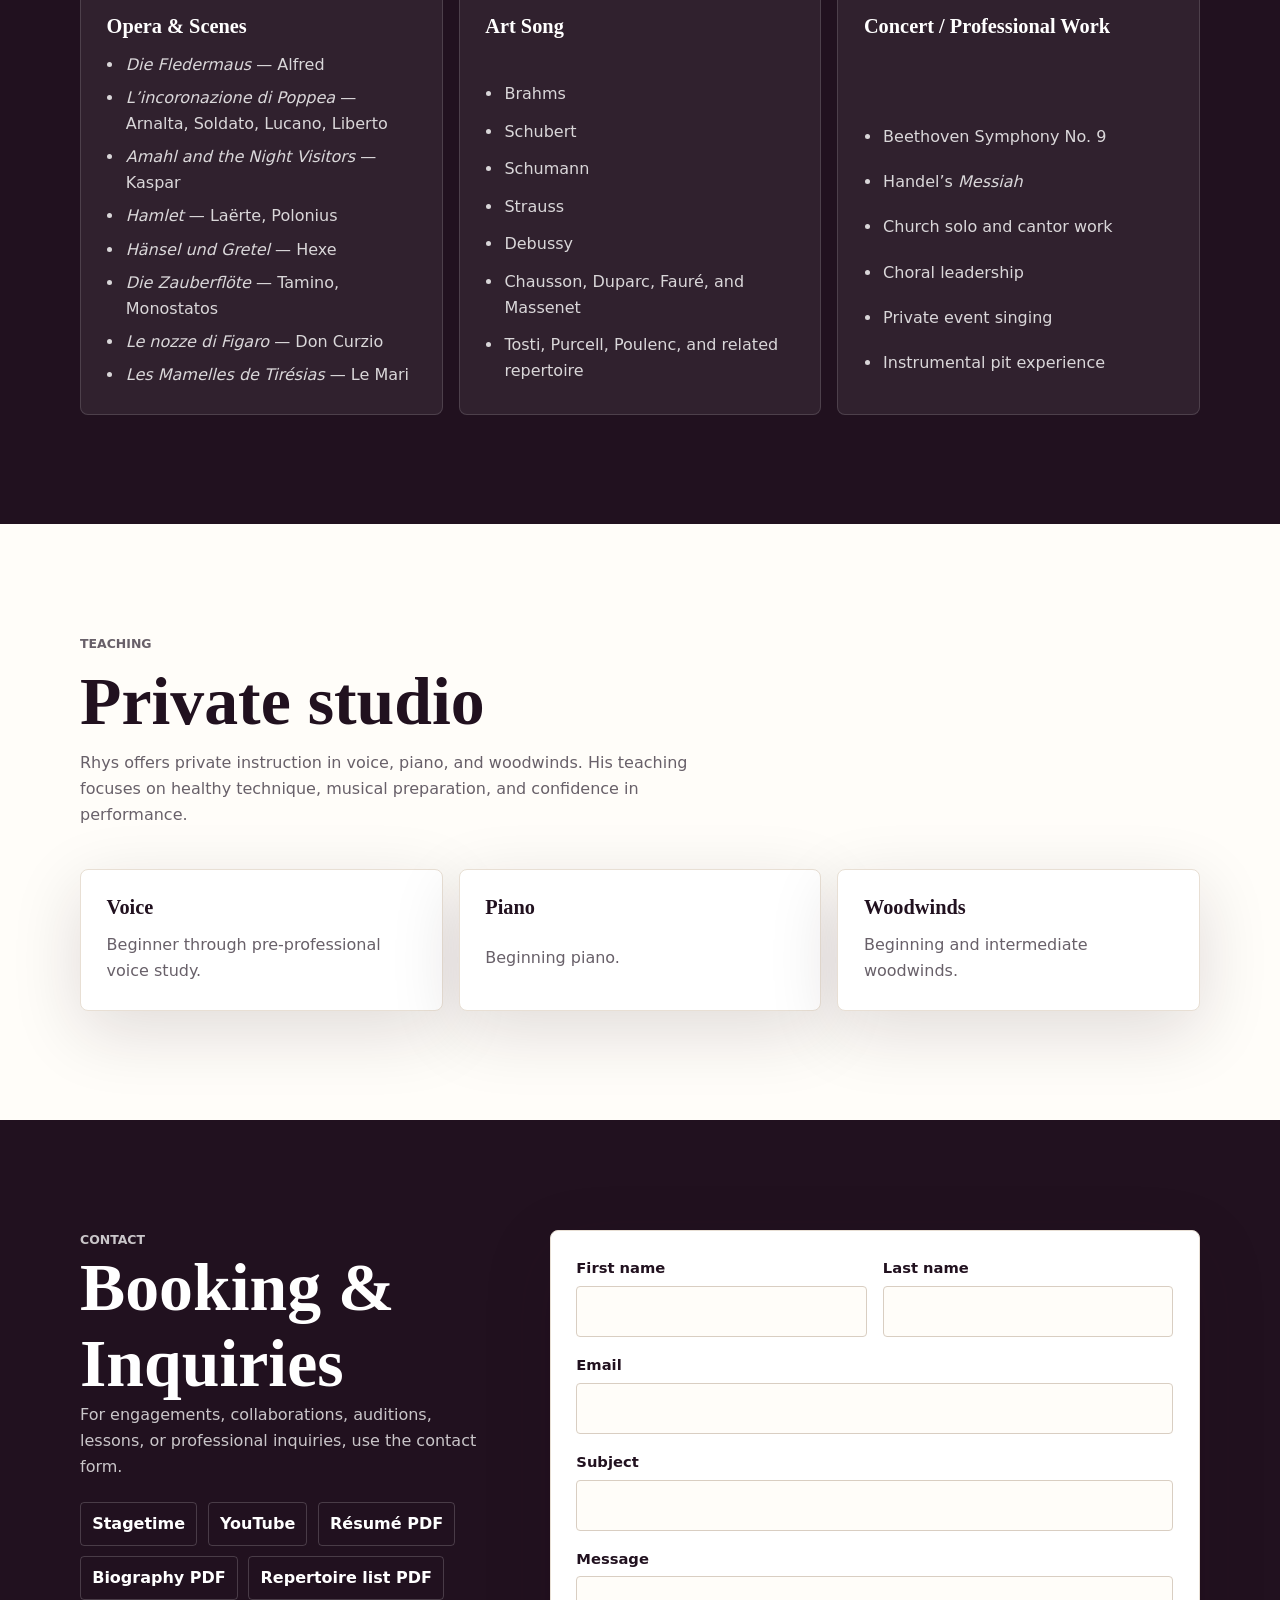
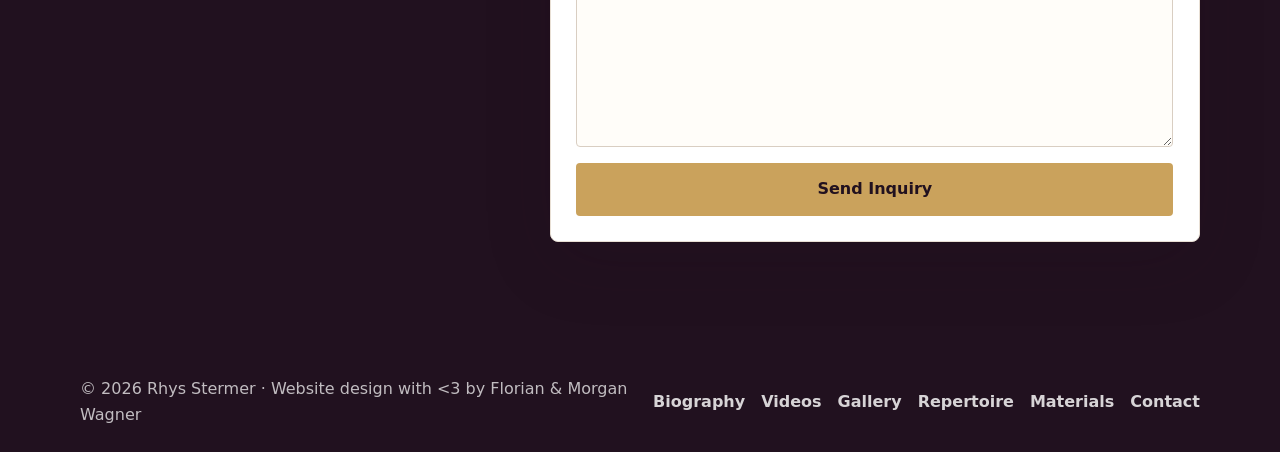
==== commit 88e67686: "bug fix and update of content - Image titles fixed - Dead Youtube links deleted - Mobile view fixed " ====
--- a/index.html
+++ b/index.html
@@ -48,7 +48,7 @@
         </div>
         <div class="hero__overlay"></div>
         <div class="hero__content">
-          <p class="eyebrow">Tenor · New York City</p>
+          <p class="eyebrow">Tenor · New Jersey / New York area</p>
           <h1 id="hero-title">Rhys Stermer</h1>
           <p class="hero__lead">American tenor Rhys Stermer brings warmth, clarity, and dramatic focus to opera, recital, and concert repertoire. His work is shaped by careful musicianship, strong preparation, and a direct connection to text and character.</p>
           <p class="hero__text">Rhys obtained his Master of Music in Voice and Opera Studies at Purchase Conservatory of Music. His background includes opera, recital, sacred music, choral work, and private event performance, giving him a broad foundation as a performer and collaborator.</p>
@@ -186,28 +186,6 @@
                 <span class="video-card__meta">Brahms</span>
               </span>
             </a>
-            <a class="video-card" data-video-card href="https://youtu.be/yPmtsYCCafU" target="_blank" rel="noopener noreferrer" referrerpolicy="strict-origin-when-cross-origin">
-              <span class="video-card__thumb">
-                <img src="https://i.ytimg.com/vi/yPmtsYCCafU/hqdefault.jpg" alt="" width="480" height="360" loading="lazy" decoding="async" referrerpolicy="strict-origin-when-cross-origin">
-                <span class="play-icon" aria-hidden="true"></span>
-              </span>
-              <span class="video-card__body">
-                <span class="video-card__label">Opera aria</span>
-                <span class="video-card__title">Lunge da lei… Deh miei bollenti spiriti</span>
-                <span class="video-card__meta">Verdi</span>
-              </span>
-            </a>
-            <a class="video-card" data-video-card href="https://youtu.be/e-Lz4l-u-iU" target="_blank" rel="noopener noreferrer" referrerpolicy="strict-origin-when-cross-origin">
-              <span class="video-card__thumb">
-                <img src="https://i.ytimg.com/vi/e-Lz4l-u-iU/hqdefault.jpg" alt="" width="480" height="360" loading="lazy" decoding="async" referrerpolicy="strict-origin-when-cross-origin">
-                <span class="play-icon" aria-hidden="true"></span>
-              </span>
-              <span class="video-card__body">
-                <span class="video-card__label">Opera aria</span>
-                <span class="video-card__title">Dies Bildnis</span>
-                <span class="video-card__meta">Mozart</span>
-              </span>
-            </a>
             <a class="video-card" data-video-card href="https://youtu.be/95JxTlLOuMg" target="_blank" rel="noopener noreferrer" referrerpolicy="strict-origin-when-cross-origin">
               <span class="video-card__thumb">
                 <img src="https://i.ytimg.com/vi/95JxTlLOuMg/hqdefault.jpg" alt="" width="480" height="360" loading="lazy" decoding="async" referrerpolicy="strict-origin-when-cross-origin">
@@ -219,17 +197,6 @@
                 <span class="video-card__meta">Verdi</span>
               </span>
             </a>
-            <a class="video-card" data-video-card href="https://youtu.be/7vQA0WeR7oc" target="_blank" rel="noopener noreferrer" referrerpolicy="strict-origin-when-cross-origin">
-              <span class="video-card__thumb">
-                <img src="https://i.ytimg.com/vi/7vQA0WeR7oc/hqdefault.jpg" alt="" width="480" height="360" loading="lazy" decoding="async" referrerpolicy="strict-origin-when-cross-origin">
-                <span class="play-icon" aria-hidden="true"></span>
-              </span>
-              <span class="video-card__body">
-                <span class="video-card__label">Opera aria</span>
-                <span class="video-card__title">Lunge da lei</span>
-                <span class="video-card__meta">La traviata</span>
-              </span>
-            </a>
             <a class="video-card video-card--featured" data-video-card href="https://youtu.be/xPx4S4aqYNE" target="_blank" rel="noopener noreferrer" referrerpolicy="strict-origin-when-cross-origin">
               <span class="video-card__thumb">
                 <img src="https://i.ytimg.com/vi/xPx4S4aqYNE/hqdefault.jpg" alt="" width="480" height="360" loading="lazy" decoding="async" referrerpolicy="strict-origin-when-cross-origin">
@@ -250,39 +217,6 @@
                 <span class="video-card__label">Opera aria</span>
                 <span class="video-card__title">Il mio tesoro</span>
                 <span class="video-card__meta">Mozart</span>
-              </span>
-            </a>
-            <a class="video-card" data-video-card href="https://youtu.be/hiPX6VarYiE" target="_blank" rel="noopener noreferrer" referrerpolicy="strict-origin-when-cross-origin">
-              <span class="video-card__thumb">
-                <img src="https://i.ytimg.com/vi/hiPX6VarYiE/hqdefault.jpg" alt="" width="480" height="360" loading="lazy" decoding="async" referrerpolicy="strict-origin-when-cross-origin">
-                <span class="play-icon" aria-hidden="true"></span>
-              </span>
-              <span class="video-card__body">
-                <span class="video-card__label">Song</span>
-                <span class="video-card__title">Dein ist mein ganzes Herz</span>
-                <span class="video-card__meta">Lehár</span>
-              </span>
-            </a>
-            <a class="video-card" data-video-card href="https://youtu.be/P6vVZKhTPWc" target="_blank" rel="noopener noreferrer" referrerpolicy="strict-origin-when-cross-origin">
-              <span class="video-card__thumb">
-                <img src="https://i.ytimg.com/vi/P6vVZKhTPWc/hqdefault.jpg" alt="" width="480" height="360" loading="lazy" decoding="async" referrerpolicy="strict-origin-when-cross-origin">
-                <span class="play-icon" aria-hidden="true"></span>
-              </span>
-              <span class="video-card__body">
-                <span class="video-card__label">Opera aria</span>
-                <span class="video-card__title">Dies Bildnis</span>
-                <span class="video-card__meta">Mozart</span>
-              </span>
-            </a>
-            <a class="video-card" data-video-card href="https://youtu.be/8_9_-K6Q3gw" target="_blank" rel="noopener noreferrer" referrerpolicy="strict-origin-when-cross-origin">
-              <span class="video-card__thumb">
-                <img src="https://i.ytimg.com/vi/8_9_-K6Q3gw/hqdefault.jpg" alt="" width="480" height="360" loading="lazy" decoding="async" referrerpolicy="strict-origin-when-cross-origin">
-                <span class="play-icon" aria-hidden="true"></span>
-              </span>
-              <span class="video-card__body">
-                <span class="video-card__label">Opera aria</span>
-                <span class="video-card__title">Quanto è bella</span>
-                <span class="video-card__meta">Donizetti</span>
               </span>
             </a>
           </div>
@@ -312,65 +246,59 @@
           <div class="image-carousel media-carousel" data-image-carousel>
           <div class="media-carousel__viewport" data-image-viewport>
           <div class="performance-grid" data-image-track aria-live="polite">
-            <a class="performance-card" href="gallery.html" aria-label="Open full gallery: Performance scene">
-              <span class="performance-card__image">
-                <img src="assets/images/gallery-01.jpg" alt="Rhys Stermer in a staged performance with projected scenery." width="810" height="1217" loading="lazy" decoding="async">
-              </span>
-              <span class="performance-card__caption">Performance scene</span>
+            <a class="performance-card" href="gallery.html" aria-label="Open full gallery: Monostatos">
+              <span class="performance-card__image">
+                <img src="assets/images/gallery-01.jpg" alt="Rhys Stermer as Monostatos in a staged performance." width="810" height="1217" loading="lazy" decoding="async">
+              </span>
+              <span class="performance-card__caption">Monostatos</span>
+            </a>
+            <a class="performance-card" href="gallery.html" aria-label="Open full gallery: Behind the Scenes">
+              <span class="performance-card__image">
+                <img src="assets/images/gallery-02.jpg" alt="Rhys Stermer in costume behind the scenes." width="757" height="1022" loading="lazy" decoding="async">
+              </span>
+              <span class="performance-card__caption">Behind the Scenes</span>
+            </a>
+            <a class="performance-card" href="gallery.html" aria-label="Open full gallery: Die Fledermaus">
+              <span class="performance-card__image">
+                <img src="assets/images/gallery-03.jpg" alt="Rhys Stermer as Alfred in Die Fledermaus." width="1600" height="1067" loading="lazy" decoding="async">
+              </span>
+              <span class="performance-card__caption">Die Fledermaus</span>
+            </a>
+            <a class="performance-card" href="gallery.html" aria-label="Open full gallery: Die Fledermaus">
+              <span class="performance-card__image">
+                <img src="assets/images/gallery-04.jpg" alt="Rhys Stermer as Alfred in Die Fledermaus." width="1067" height="1600" loading="lazy" decoding="async">
+              </span>
+              <span class="performance-card__caption">Die Fledermaus</span>
+            </a>
+            <a class="performance-card" href="gallery.html" aria-label="Open full gallery: Die Fledermaus">
+              <span class="performance-card__image">
+                <img src="assets/images/gallery-05.jpg" alt="Rhys Stermer as Alfred in Die Fledermaus." width="1600" height="1067" loading="lazy" decoding="async">
+              </span>
+              <span class="performance-card__caption">Die Fledermaus</span>
+            </a>
+            <a class="performance-card" href="gallery.html" aria-label="Open full gallery: Die Fledermaus">
+              <span class="performance-card__image">
+                <img src="assets/images/gallery-06.jpg" alt="Rhys Stermer as Alfred in Die Fledermaus." width="1600" height="1067" loading="lazy" decoding="async">
+              </span>
+              <span class="performance-card__caption">Die Fledermaus</span>
             </a>
             <a class="performance-card" href="gallery.html" aria-label="Open full gallery: Hänsel und Gretel">
               <span class="performance-card__image">
-                <img src="assets/images/gallery-02.jpg" alt="Rhys Stermer in character makeup and costume." width="757" height="1022" loading="lazy" decoding="async">
+                <img src="assets/images/gallery-07.jpg" alt="Rhys Stermer as Hexe in Hänsel und Gretel." width="1201" height="1600" loading="lazy" decoding="async">
               </span>
               <span class="performance-card__caption">Hänsel und Gretel</span>
             </a>
-            <a class="performance-card" href="gallery.html" aria-label="Open full gallery: L’incoronazione di Poppea">
-              <span class="performance-card__image">
-                <img src="assets/images/gallery-03.jpg" alt="Rhys Stermer seated in an opera production." width="1600" height="1067" loading="lazy" decoding="async">
-              </span>
-              <span class="performance-card__caption">L’incoronazione di Poppea</span>
-            </a>
-            <a class="performance-card" href="gallery.html" aria-label="Open full gallery: Les Mamelles de Tirésias">
-              <span class="performance-card__image">
-                <img src="assets/images/gallery-04.jpg" alt="Rhys Stermer performing in a colorful stage scene." width="1067" height="1600" loading="lazy" decoding="async">
-              </span>
-              <span class="performance-card__caption">Les Mamelles de Tirésias</span>
-            </a>
-            <a class="performance-card" href="gallery.html" aria-label="Open full gallery: Les Mamelles de Tirésias">
-              <span class="performance-card__image">
-                <img src="assets/images/gallery-05.jpg" alt="Rhys Stermer performing with another singer." width="1600" height="1067" loading="lazy" decoding="async">
-              </span>
-              <span class="performance-card__caption">Les Mamelles de Tirésias</span>
-            </a>
-            <a class="performance-card" href="gallery.html" aria-label="Open full gallery: Les Mamelles de Tirésias">
-              <span class="performance-card__image">
-                <img src="assets/images/gallery-06.jpg" alt="Rhys Stermer in costume on stage." width="1600" height="1067" loading="lazy" decoding="async">
-              </span>
-              <span class="performance-card__caption">Les Mamelles de Tirésias</span>
-            </a>
-            <a class="performance-card" href="gallery.html" aria-label="Open full gallery: Stage work">
-              <span class="performance-card__image">
-                <img src="assets/images/gallery-07.jpg" alt="Rhys Stermer in a theatrical pose under stage lighting." width="1201" height="1600" loading="lazy" decoding="async">
-              </span>
-              <span class="performance-card__caption">Stage work</span>
-            </a>
-            <a class="performance-card" href="gallery.html" aria-label="Open full gallery: Recital performance">
-              <span class="performance-card__image">
-                <img src="assets/images/gallery-08.jpg" alt="Rhys Stermer with colleagues after a performance." width="654" height="538" loading="lazy" decoding="async">
-              </span>
-              <span class="performance-card__caption">Recital performance</span>
+            <a class="performance-card" href="gallery.html" aria-label="Open full gallery: Recital">
+              <span class="performance-card__image">
+                <img src="assets/images/gallery-08.jpg" alt="Rhys Stermer singing in a recital with fellow performers." width="654" height="538" loading="lazy" decoding="async">
+              </span>
+              <span class="performance-card__caption">Recital</span>
             </a>
             <a class="performance-card" href="gallery.html" aria-label="Open full gallery: Le nozze di Figaro">
               <span class="performance-card__image">
                 <img src="assets/images/gallery-09.jpg" alt="Rhys Stermer in costume backstage." width="1200" height="1600" loading="lazy" decoding="async">
               </span>
               <span class="performance-card__caption">Le nozze di Figaro</span>
-            </a>
-            <a class="performance-card" href="gallery.html" aria-label="Open full gallery: Performance scene">
-              <span class="performance-card__image">
-                <img src="assets/images/rhys-primary.jpg" alt="Rhys Stermer in the homepage performance image." width="810" height="1217" loading="lazy" decoding="async">
-              </span>
-              <span class="performance-card__caption">Performance scene</span>
             </a>
           </div>
           </div>
--- a/assets/css/styles.css
+++ b/assets/css/styles.css
@@ -209,15 +209,22 @@
   display: grid;
   place-content: center;
   gap: 1rem;
-  transform: translateX(100%);
+  visibility: hidden;
+  opacity: 0;
+  pointer-events: none;
   padding: 6rem 2rem 2rem;
   width: auto;
   text-align: center;
-  transition: transform 220ms ease;
+  transition:
+    opacity 220ms ease,
+    visibility 0s linear 220ms;
 }
 
 .has-js .primary-nav.is-open {
-  transform: translateX(0);
+  visibility: visible;
+  opacity: 1;
+  pointer-events: auto;
+  transition-delay: 0s;
 }
 
 .primary-nav a {
@@ -994,6 +1001,12 @@
   }
 }
 
+@media (max-width: 859px) {
+  .site-header {
+    backdrop-filter: none;
+  }
+}
+
 @media (min-width: 860px) {
   h1 {
     font-size: 6.18rem;
@@ -1012,6 +1025,9 @@
     position: static;
     display: flex;
     transform: none;
+    visibility: visible;
+    opacity: 1;
+    pointer-events: auto;
     align-items: center;
     justify-content: flex-end;
     gap: 1.1rem;
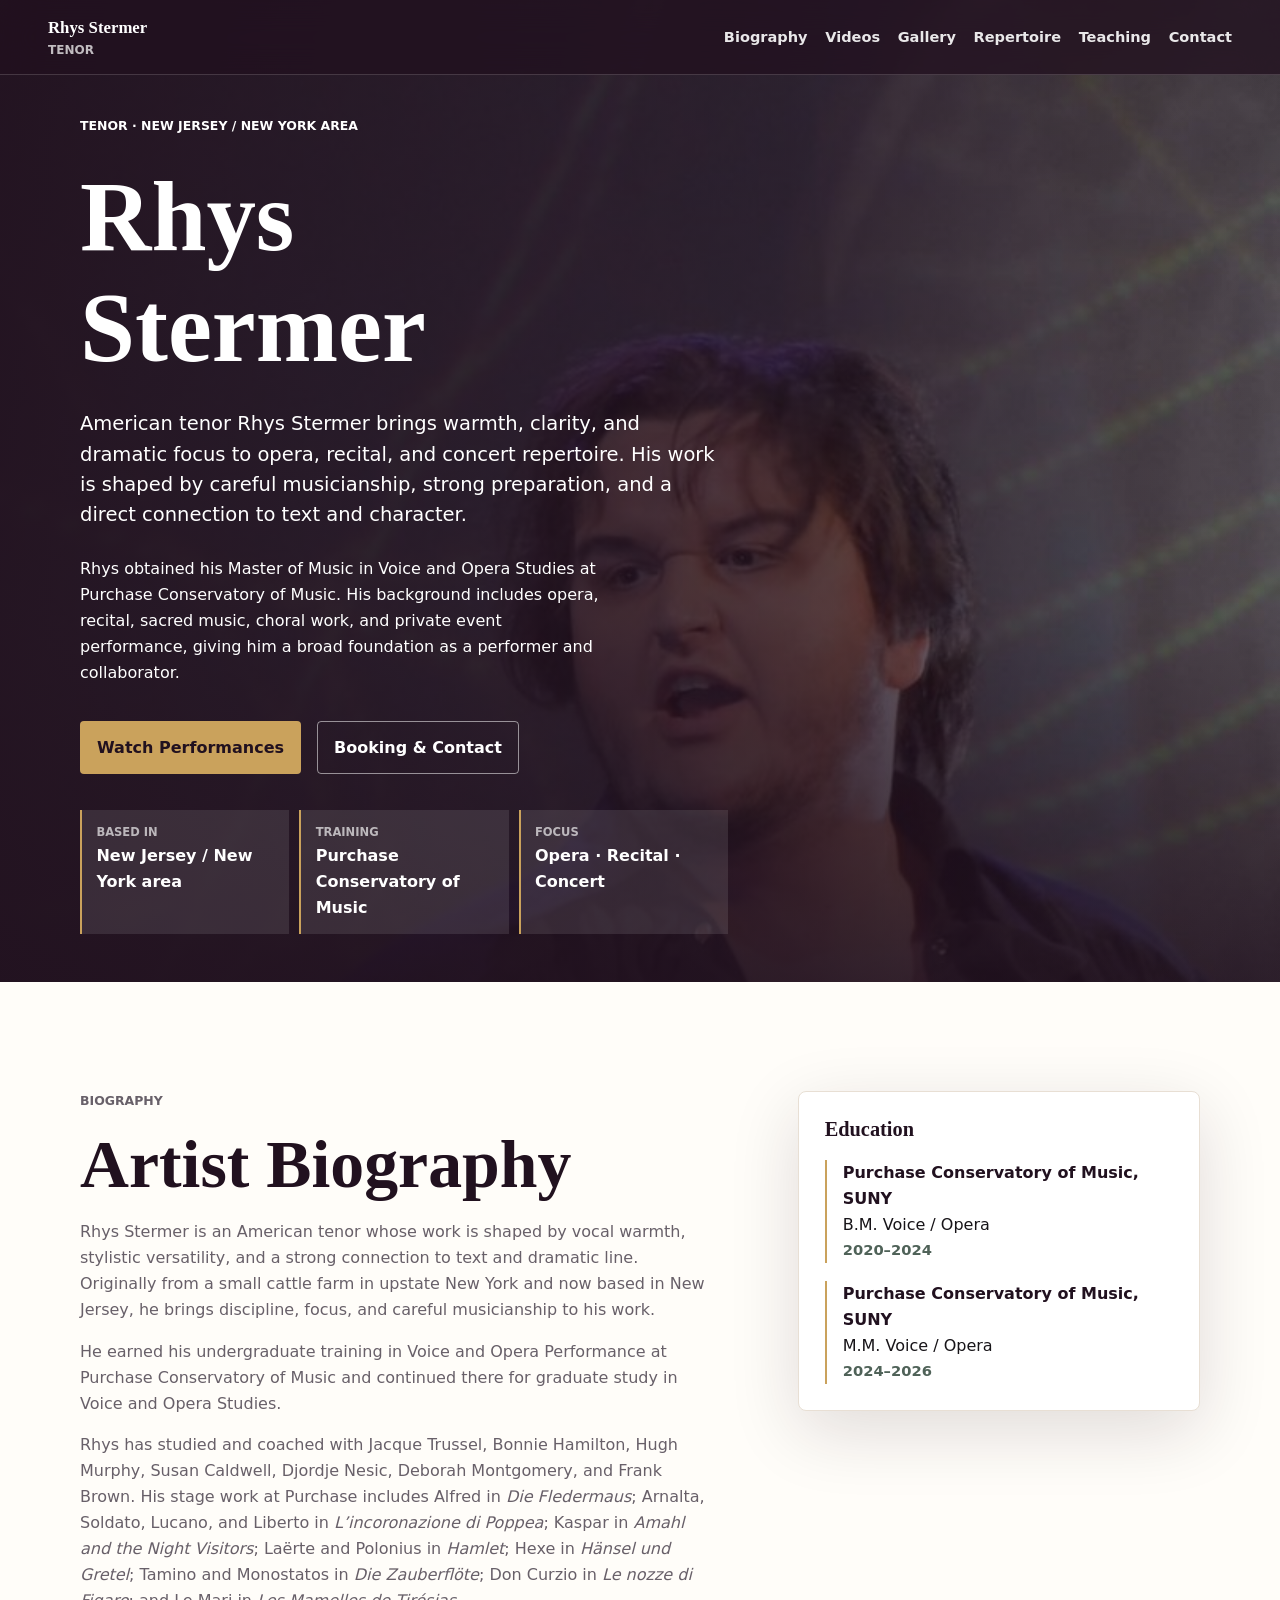
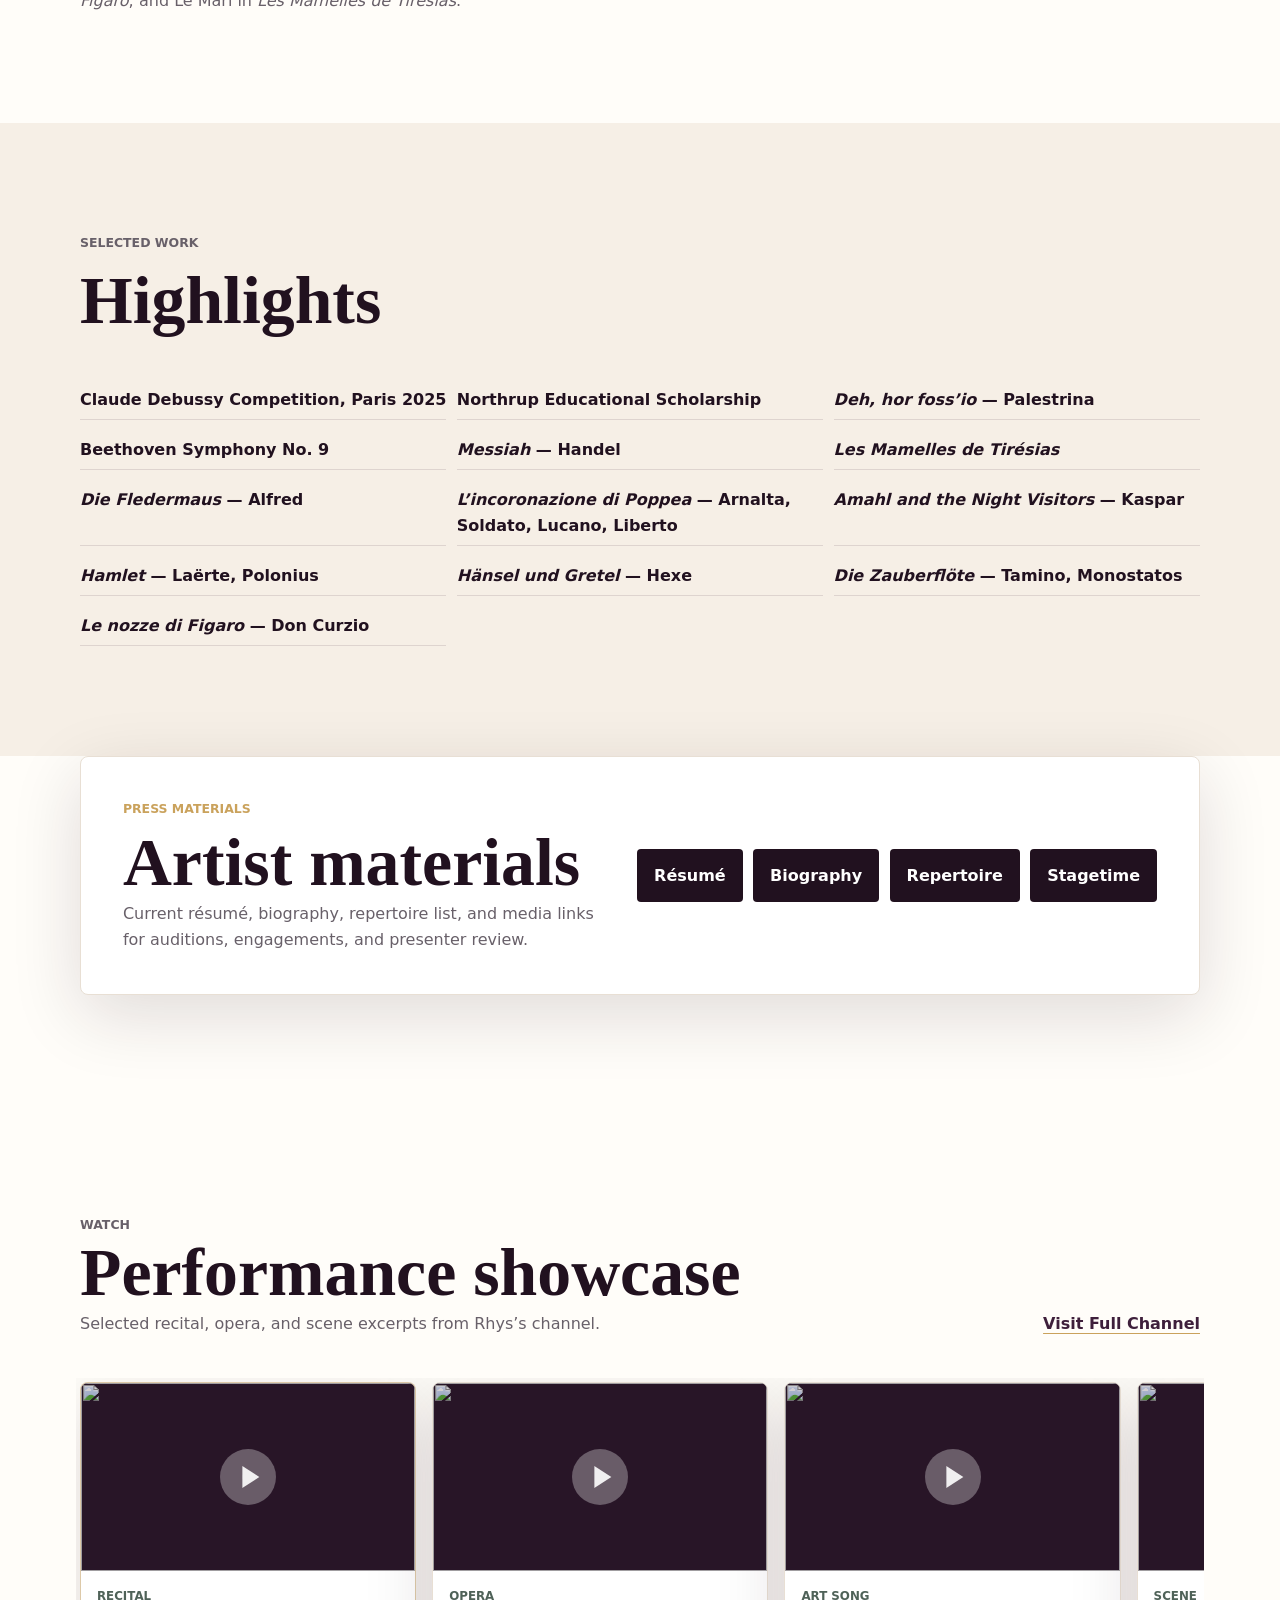
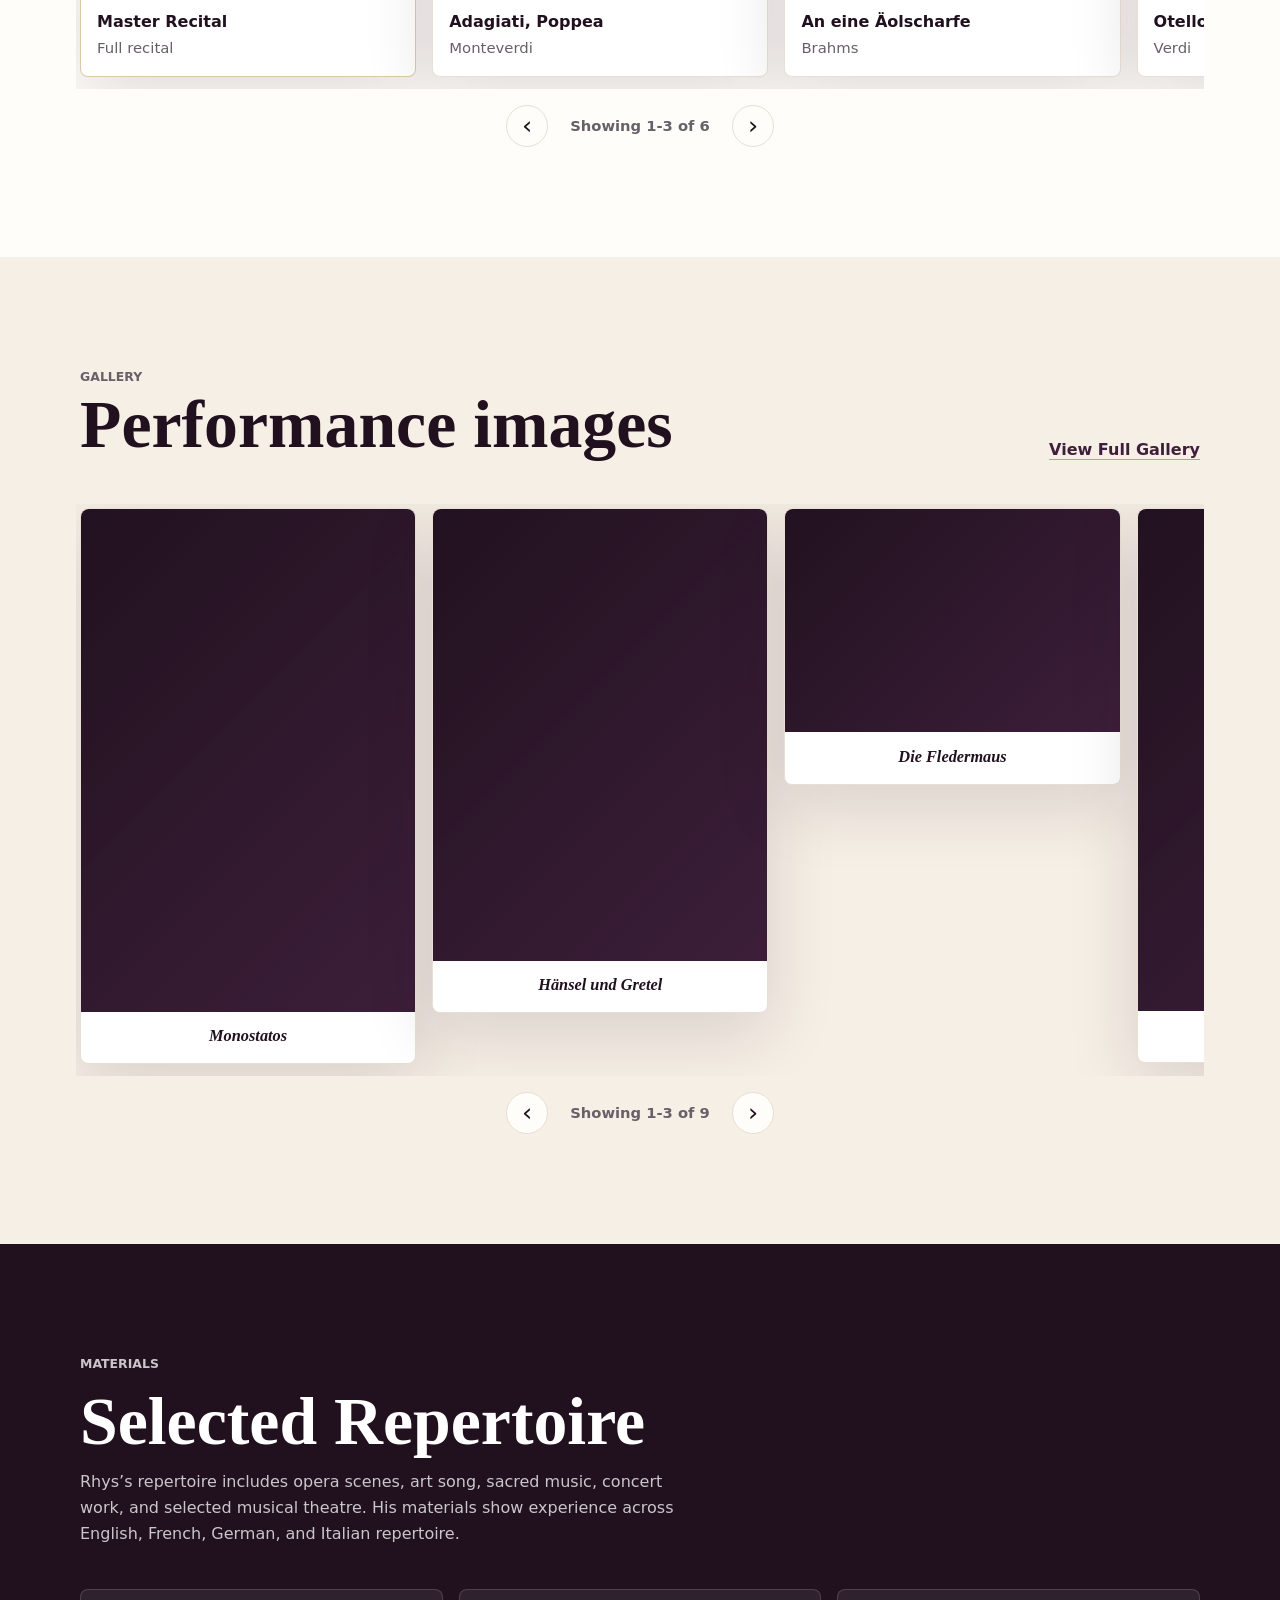
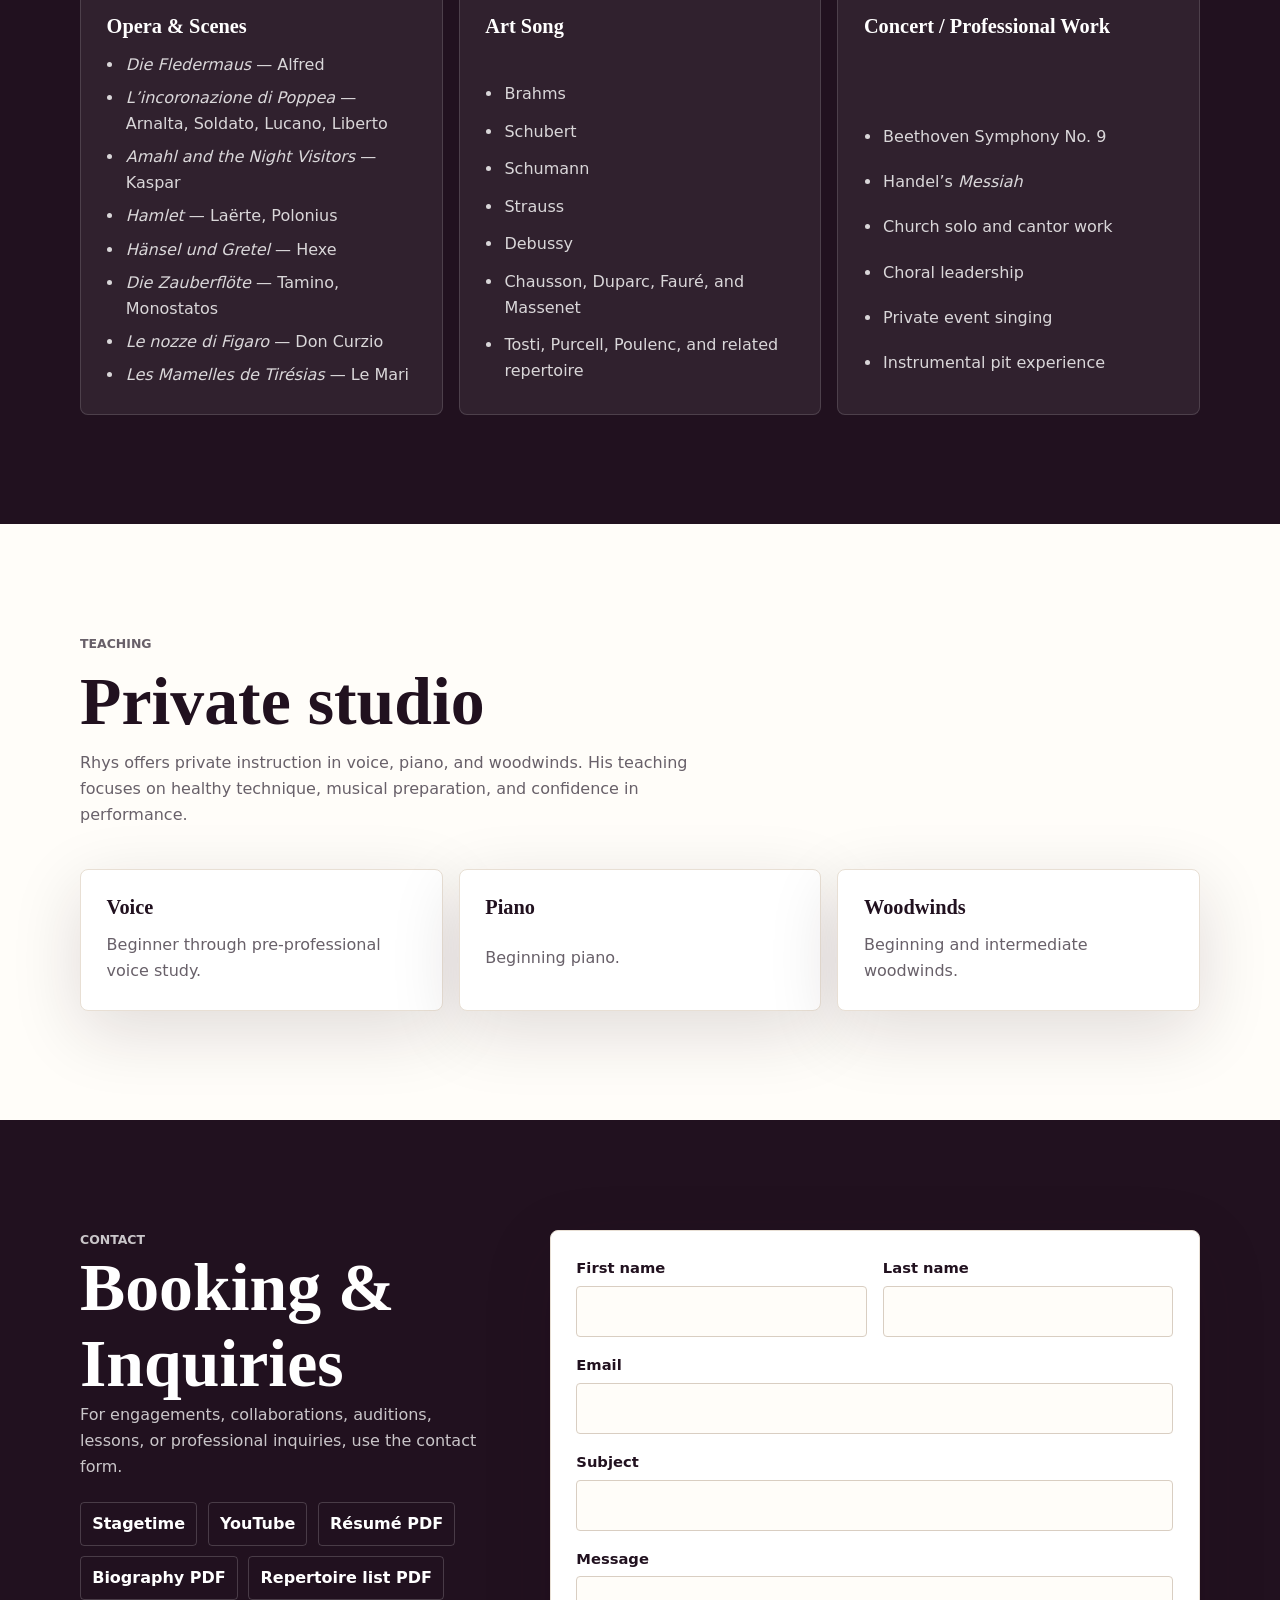
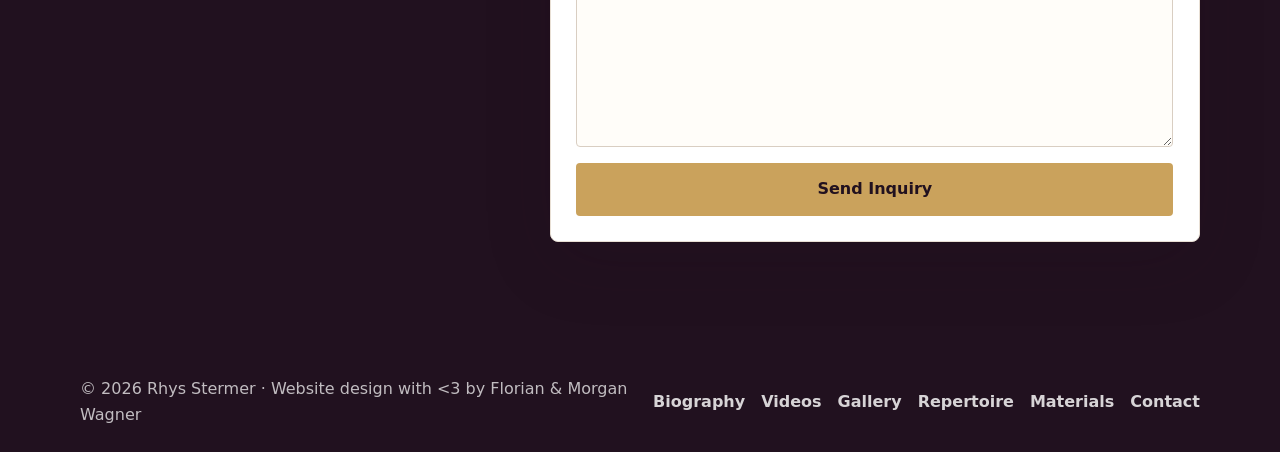
==== commit 9cb7d963: "Undertitel Correction 2 images" ====
--- a/index.html
+++ b/index.html
@@ -256,49 +256,49 @@
               <span class="performance-card__image">
                 <img src="assets/images/gallery-02.jpg" alt="Rhys Stermer in costume behind the scenes." width="757" height="1022" loading="lazy" decoding="async">
               </span>
+              <span class="performance-card__caption">Hänsel und Gretel</span>
+            </a>
+            <a class="performance-card" href="gallery.html" aria-label="Open full gallery: Die Fledermaus">
+              <span class="performance-card__image">
+                <img src="assets/images/gallery-03.jpg" alt="Rhys Stermer as Alfred in Die Fledermaus." width="1600" height="1067" loading="lazy" decoding="async">
+              </span>
+              <span class="performance-card__caption">Die Fledermaus</span>
+            </a>
+            <a class="performance-card" href="gallery.html" aria-label="Open full gallery: Die Fledermaus">
+              <span class="performance-card__image">
+                <img src="assets/images/gallery-04.jpg" alt="Rhys Stermer as Alfred in Die Fledermaus." width="1067" height="1600" loading="lazy" decoding="async">
+              </span>
+              <span class="performance-card__caption">Die Fledermaus</span>
+            </a>
+            <a class="performance-card" href="gallery.html" aria-label="Open full gallery: Die Fledermaus">
+              <span class="performance-card__image">
+                <img src="assets/images/gallery-05.jpg" alt="Rhys Stermer as Alfred in Die Fledermaus." width="1600" height="1067" loading="lazy" decoding="async">
+              </span>
+              <span class="performance-card__caption">Die Fledermaus</span>
+            </a>
+            <a class="performance-card" href="gallery.html" aria-label="Open full gallery: Die Fledermaus">
+              <span class="performance-card__image">
+                <img src="assets/images/gallery-06.jpg" alt="Rhys Stermer as Alfred in Die Fledermaus." width="1600" height="1067" loading="lazy" decoding="async">
+              </span>
+              <span class="performance-card__caption">Die Fledermaus</span>
+            </a>
+            <a class="performance-card" href="gallery.html" aria-label="Open full gallery: Hänsel und Gretel">
+              <span class="performance-card__image">
+                <img src="assets/images/gallery-07.jpg" alt="Rhys Stermer as Hexe in Hänsel und Gretel." width="1201" height="1600" loading="lazy" decoding="async">
+              </span>
+              <span class="performance-card__caption">Hänsel und Gretel</span>
+            </a>
+            <a class="performance-card" href="gallery.html" aria-label="Open full gallery: Recital">
+              <span class="performance-card__image">
+                <img src="assets/images/gallery-08.jpg" alt="Rhys Stermer singing in a recital with fellow performers." width="654" height="538" loading="lazy" decoding="async">
+              </span>
+              <span class="performance-card__caption">Recital</span>
+            </a>
+            <a class="performance-card" href="gallery.html" aria-label="Open full gallery: Le nozze di Figaro">
+              <span class="performance-card__image">
+                <img src="assets/images/gallery-09.jpg" alt="Rhys Stermer in costume backstage." width="1200" height="1600" loading="lazy" decoding="async">
+              </span>
               <span class="performance-card__caption">Behind the Scenes</span>
-            </a>
-            <a class="performance-card" href="gallery.html" aria-label="Open full gallery: Die Fledermaus">
-              <span class="performance-card__image">
-                <img src="assets/images/gallery-03.jpg" alt="Rhys Stermer as Alfred in Die Fledermaus." width="1600" height="1067" loading="lazy" decoding="async">
-              </span>
-              <span class="performance-card__caption">Die Fledermaus</span>
-            </a>
-            <a class="performance-card" href="gallery.html" aria-label="Open full gallery: Die Fledermaus">
-              <span class="performance-card__image">
-                <img src="assets/images/gallery-04.jpg" alt="Rhys Stermer as Alfred in Die Fledermaus." width="1067" height="1600" loading="lazy" decoding="async">
-              </span>
-              <span class="performance-card__caption">Die Fledermaus</span>
-            </a>
-            <a class="performance-card" href="gallery.html" aria-label="Open full gallery: Die Fledermaus">
-              <span class="performance-card__image">
-                <img src="assets/images/gallery-05.jpg" alt="Rhys Stermer as Alfred in Die Fledermaus." width="1600" height="1067" loading="lazy" decoding="async">
-              </span>
-              <span class="performance-card__caption">Die Fledermaus</span>
-            </a>
-            <a class="performance-card" href="gallery.html" aria-label="Open full gallery: Die Fledermaus">
-              <span class="performance-card__image">
-                <img src="assets/images/gallery-06.jpg" alt="Rhys Stermer as Alfred in Die Fledermaus." width="1600" height="1067" loading="lazy" decoding="async">
-              </span>
-              <span class="performance-card__caption">Die Fledermaus</span>
-            </a>
-            <a class="performance-card" href="gallery.html" aria-label="Open full gallery: Hänsel und Gretel">
-              <span class="performance-card__image">
-                <img src="assets/images/gallery-07.jpg" alt="Rhys Stermer as Hexe in Hänsel und Gretel." width="1201" height="1600" loading="lazy" decoding="async">
-              </span>
-              <span class="performance-card__caption">Hänsel und Gretel</span>
-            </a>
-            <a class="performance-card" href="gallery.html" aria-label="Open full gallery: Recital">
-              <span class="performance-card__image">
-                <img src="assets/images/gallery-08.jpg" alt="Rhys Stermer singing in a recital with fellow performers." width="654" height="538" loading="lazy" decoding="async">
-              </span>
-              <span class="performance-card__caption">Recital</span>
-            </a>
-            <a class="performance-card" href="gallery.html" aria-label="Open full gallery: Le nozze di Figaro">
-              <span class="performance-card__image">
-                <img src="assets/images/gallery-09.jpg" alt="Rhys Stermer in costume backstage." width="1200" height="1600" loading="lazy" decoding="async">
-              </span>
-              <span class="performance-card__caption">Le nozze di Figaro</span>
             </a>
           </div>
           </div>
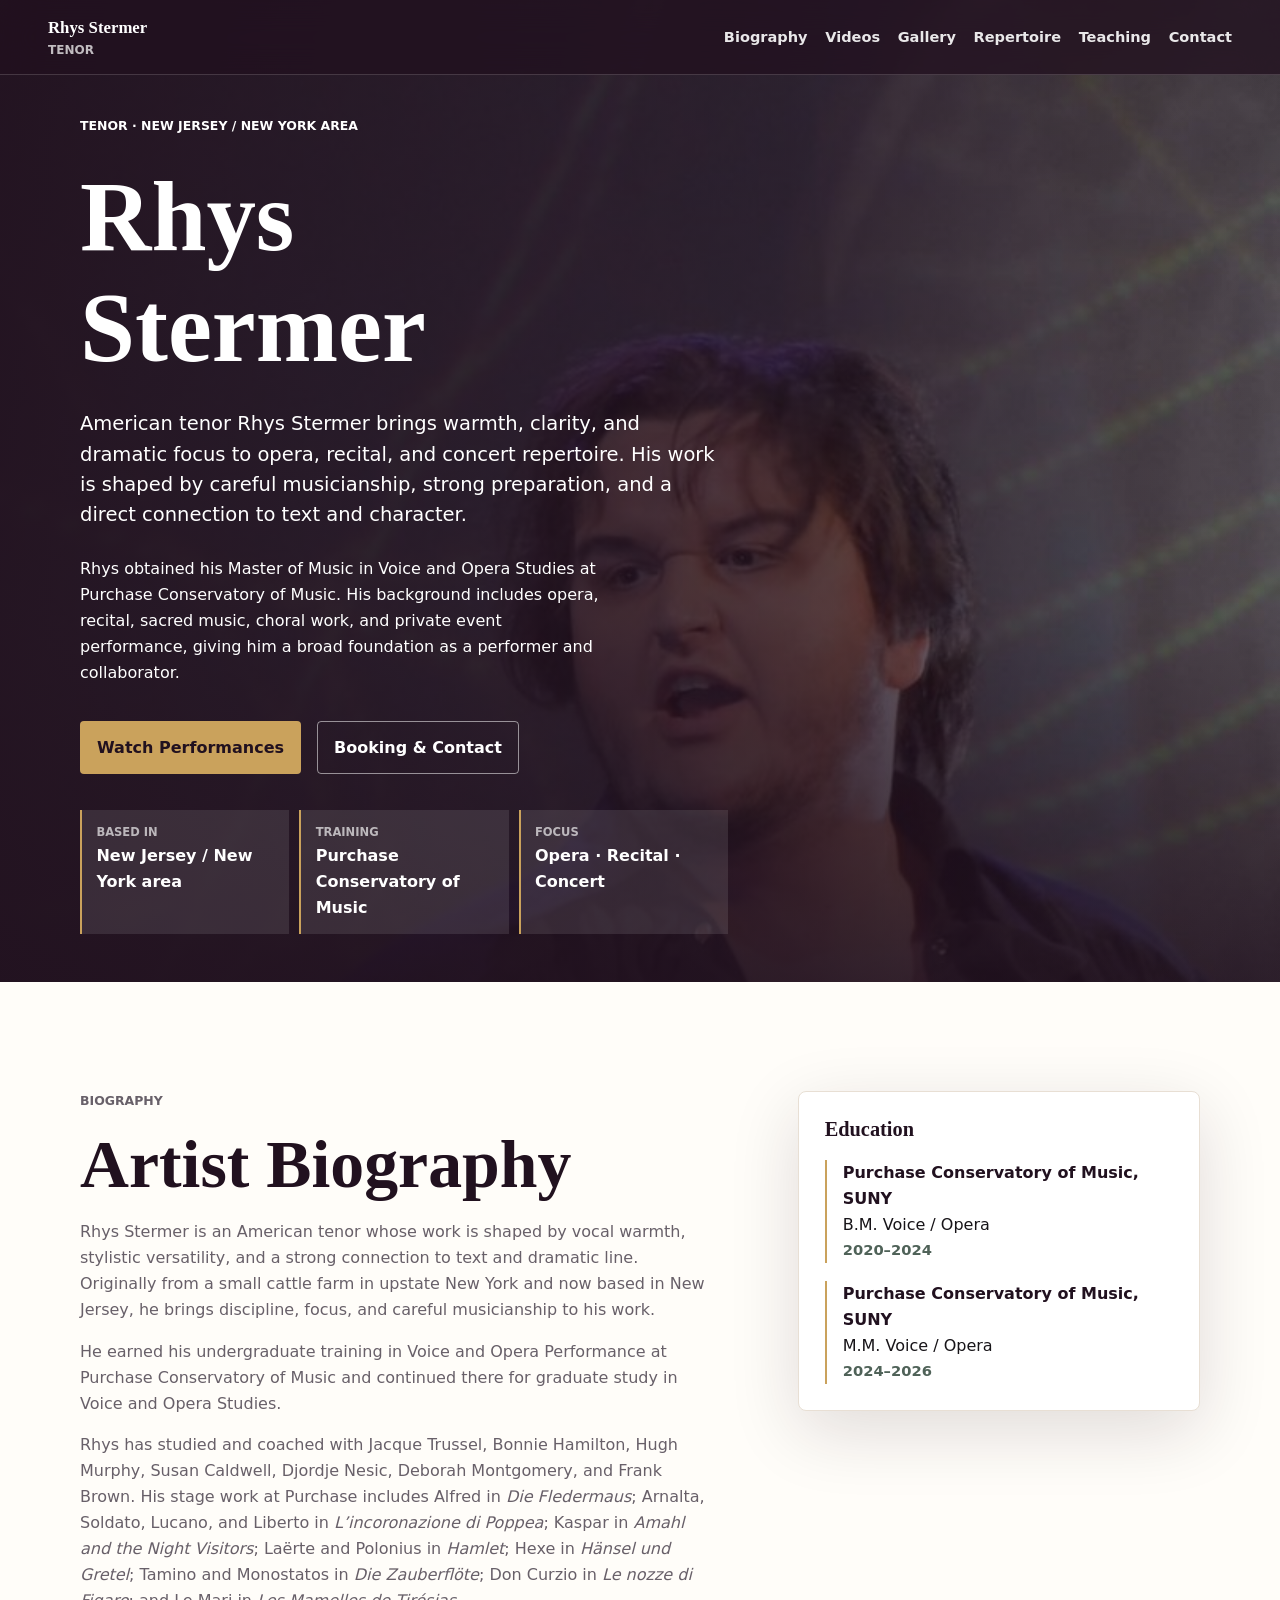
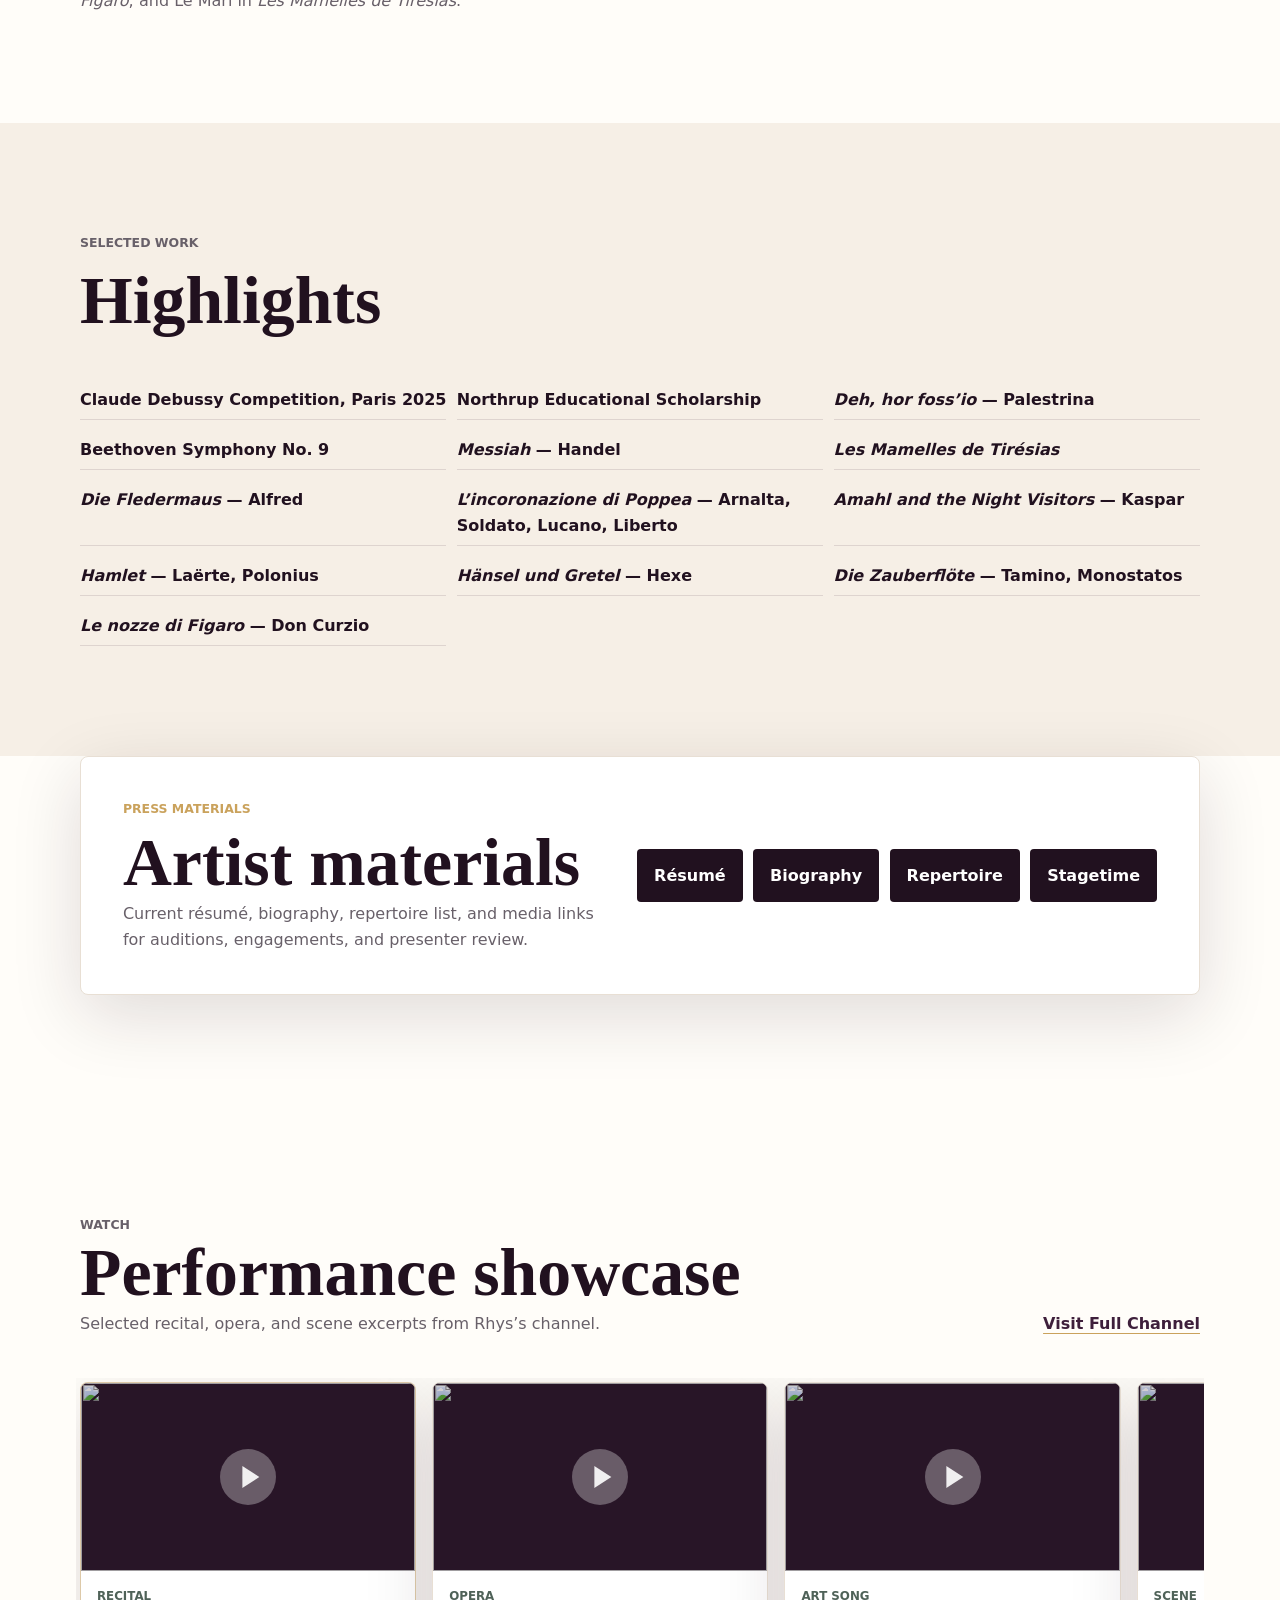
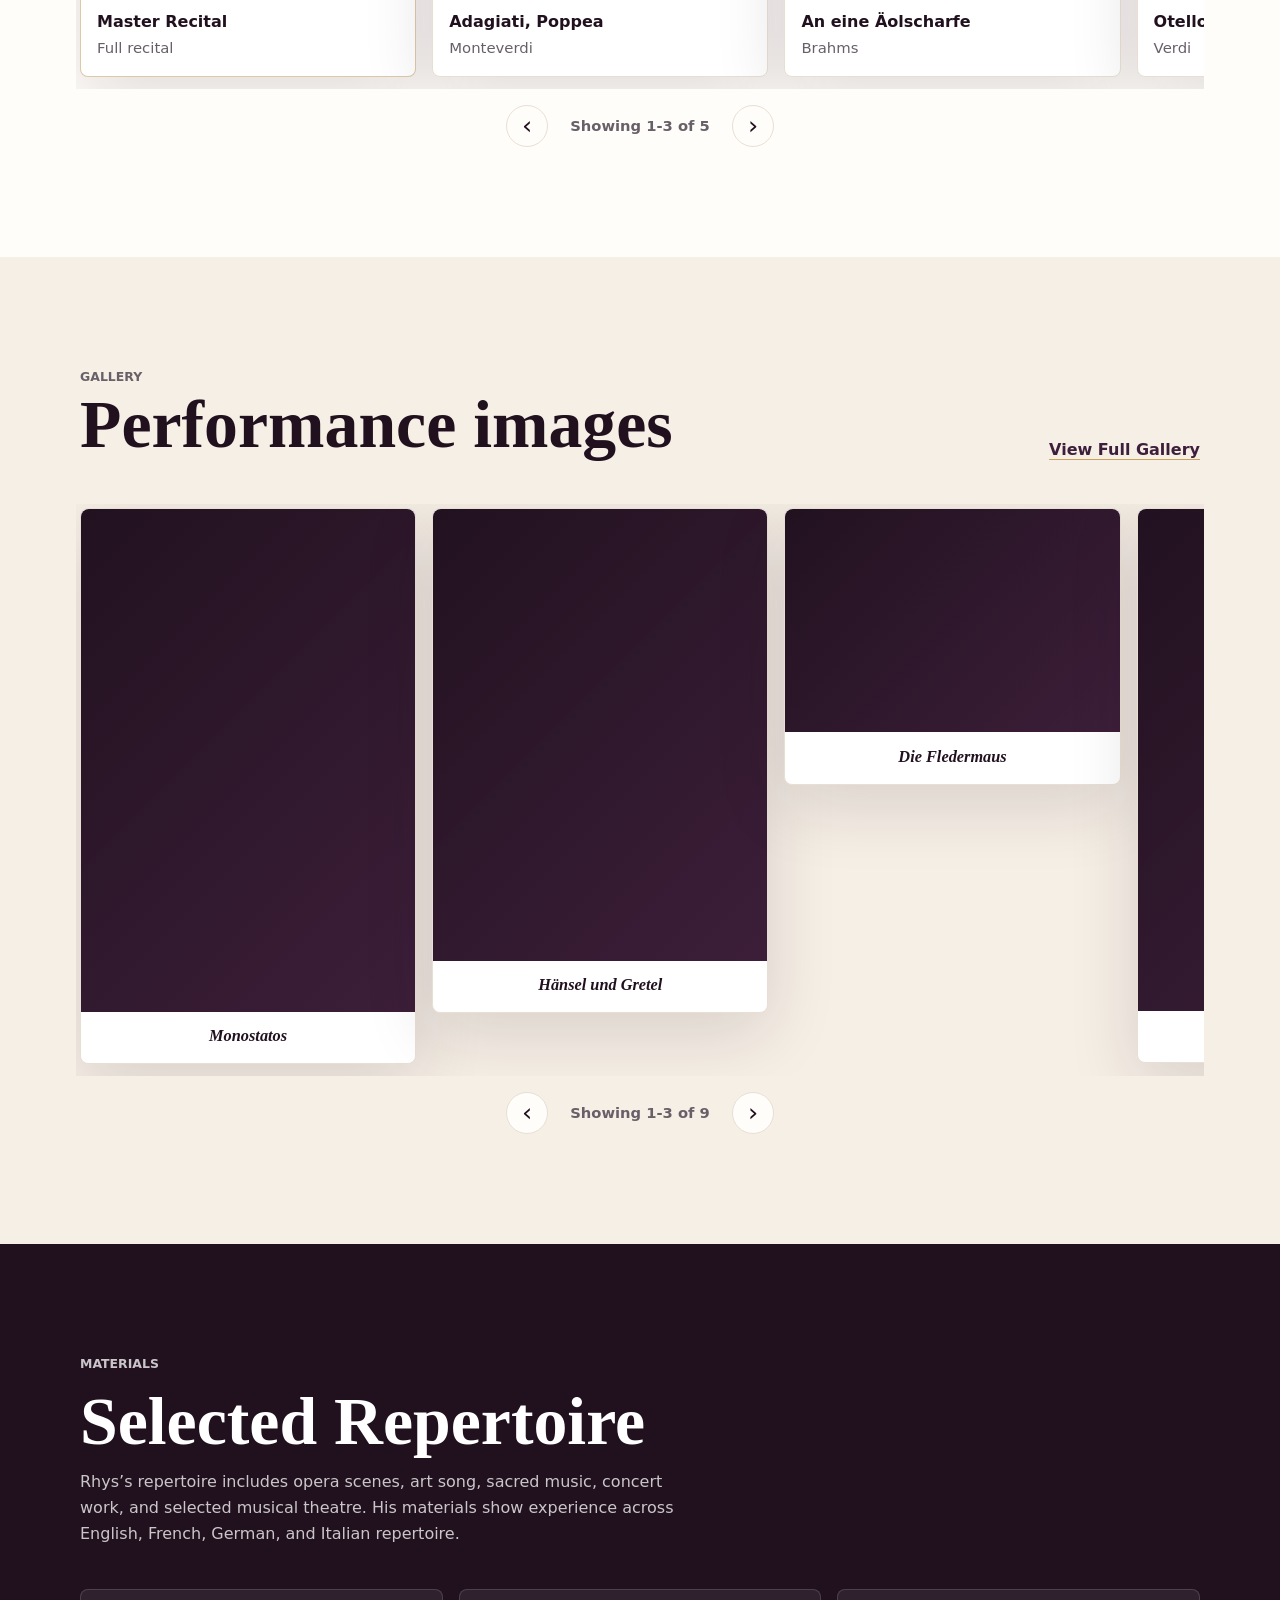
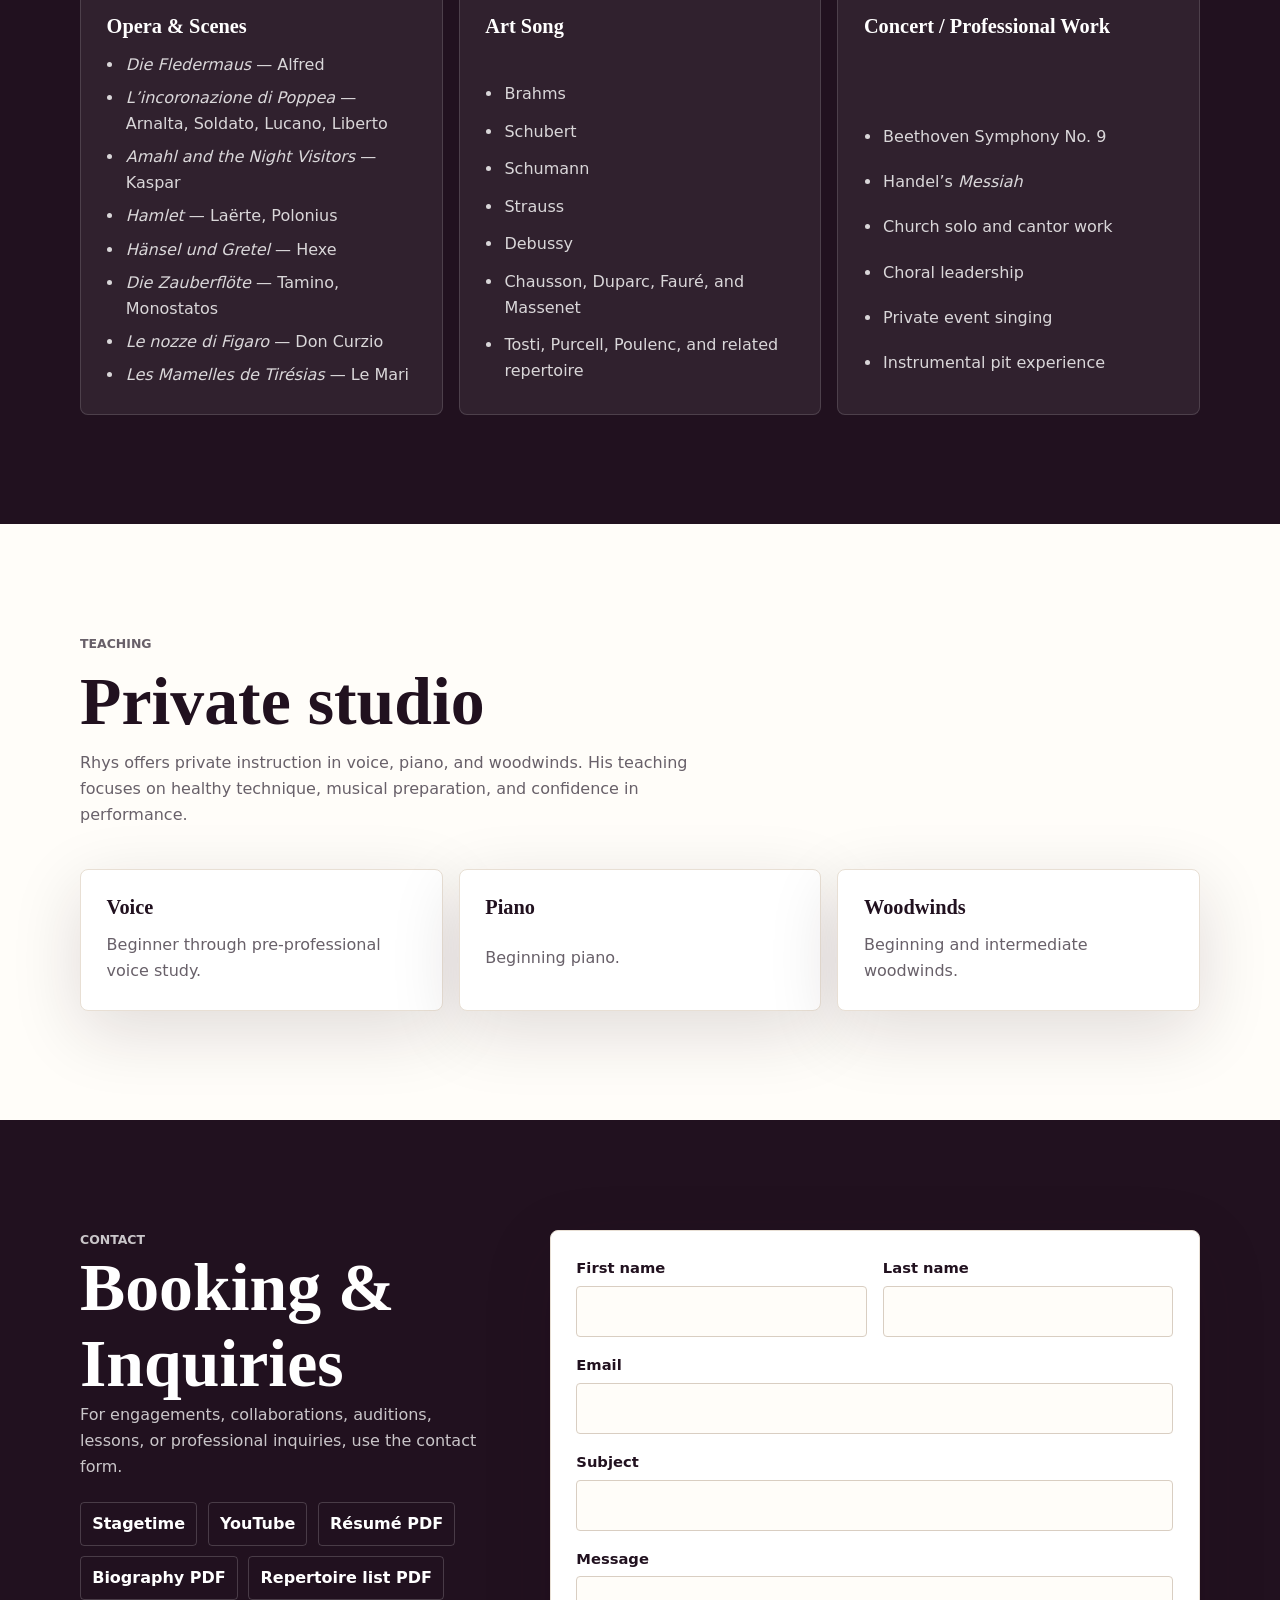
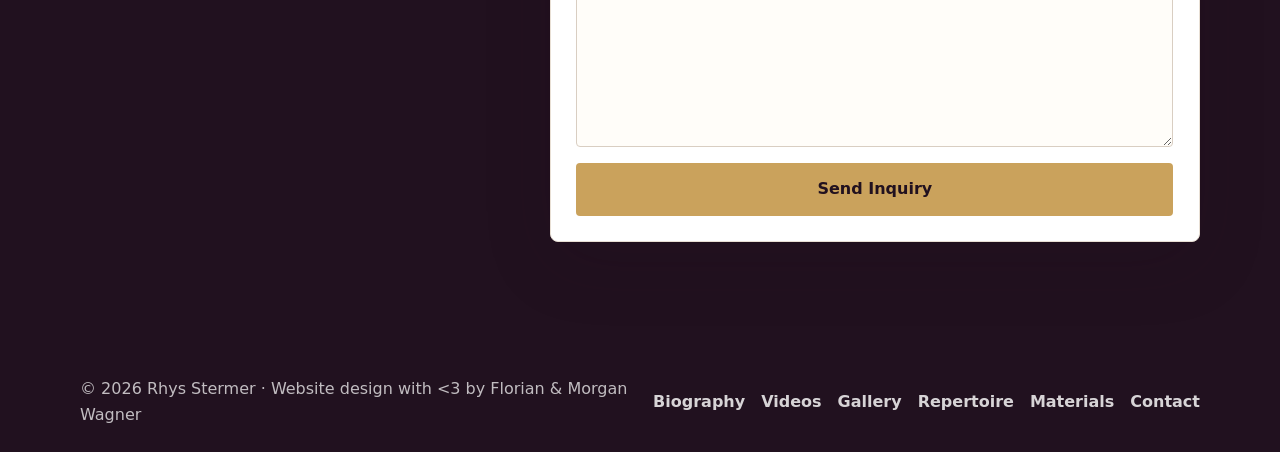
==== commit 4b66ca2b: "delete dead video" ====
--- a/index.html
+++ b/index.html
@@ -208,17 +208,6 @@
                 <span class="video-card__meta">Full recital</span>
               </span>
             </a>
-            <a class="video-card" data-video-card href="https://youtu.be/dQmA1Kr4cEY" target="_blank" rel="noopener noreferrer" referrerpolicy="strict-origin-when-cross-origin">
-              <span class="video-card__thumb">
-                <img src="https://i.ytimg.com/vi/dQmA1Kr4cEY/hqdefault.jpg" alt="" width="480" height="360" loading="lazy" decoding="async" referrerpolicy="strict-origin-when-cross-origin">
-                <span class="play-icon" aria-hidden="true"></span>
-              </span>
-              <span class="video-card__body">
-                <span class="video-card__label">Opera aria</span>
-                <span class="video-card__title">Il mio tesoro</span>
-                <span class="video-card__meta">Mozart</span>
-              </span>
-            </a>
           </div>
           </div>
           <div class="media-carousel__controls video-carousel__controls" aria-label="Performance video controls">
